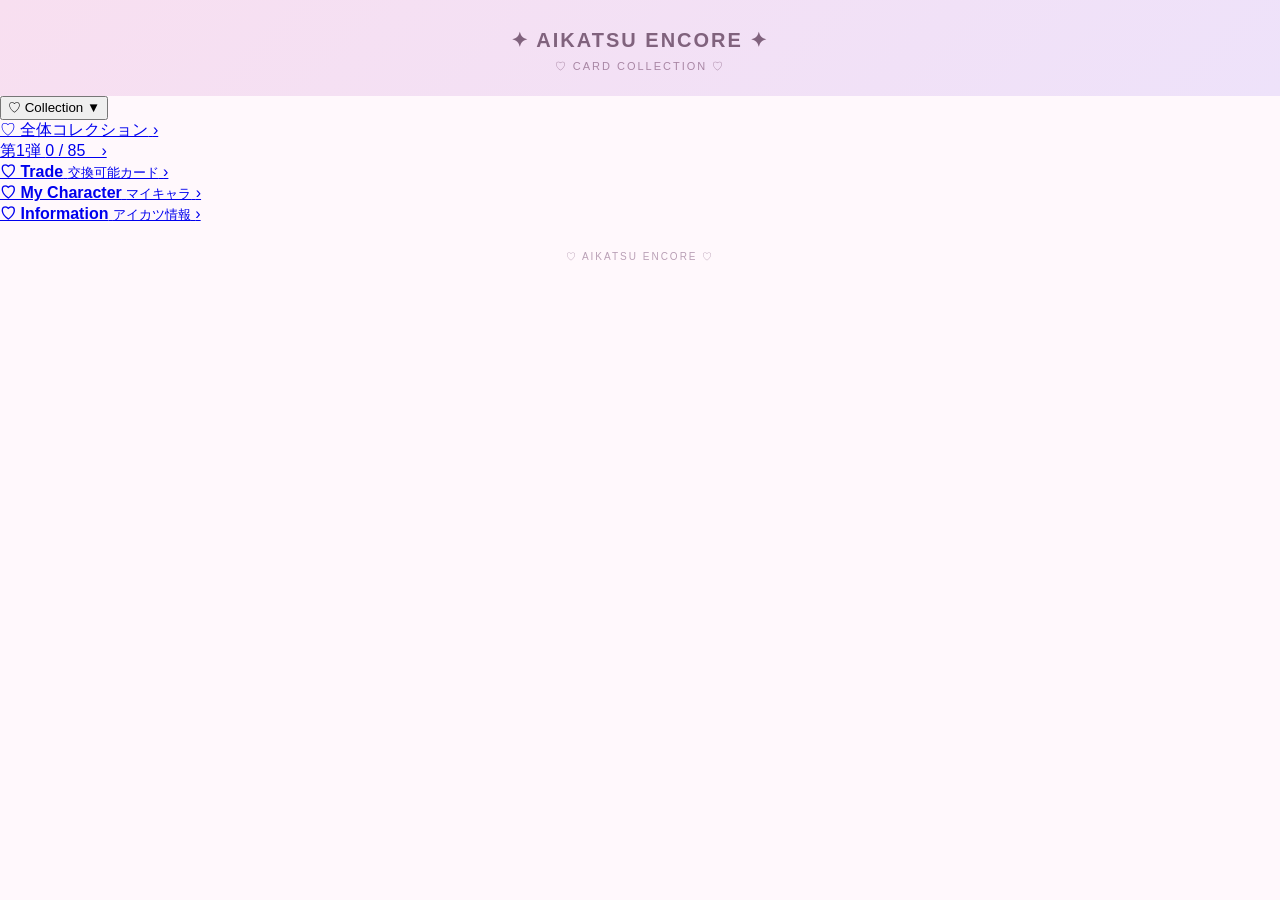
==== index.html @ 3549be82 "Update index.html" ====
<!DOCTYPE html>
<html lang="ja">
<head>
  <meta charset="UTF-8">
  <meta name="viewport" content="width=device-width, initial-scale=1.0">
  <title>アイカツアンコール ♡ カードコレクション</title>
  <link rel="stylesheet" href="style.css">
</head>

<body>

  <header class="header">
    <h1>✦ AIKATSU ENCORE ✦</h1>
    <p>♡ CARD COLLECTION ♡</p>
  </header>


  <main class="home">

    <!-- Collection -->

    <section class="menu-section">

      <button
        class="section-title"
        id="collectionToggle"
      >
        ♡ Collection
        <span id="collectionArrow">▼</span>
      </button>


      <div
        id="collectionList"
        class="collection-list"
      >

        <!-- 全体コレクション -->

        <a
          href="all-cards.html"
          class="season-link"
        >
          <span>♡ 全体コレクション</span>
          <span>›</span>
        </a>


        <!-- 各弾 -->

        <div id="seasonLinks"></div>

      </div>

    </section>


    <!-- Trade -->

    <section class="menu-section">

      <a
        href="trade.html"
        class="menu-link"
      >

        <span>
          <strong>♡ Trade</strong>
          <small>交換可能カード</small>
        </span>

        <span>›</span>

      </a>

    </section>


    <!-- My Character -->

    <section class="menu-section">

      <a
        href="character.html"
        class="menu-link"
      >

        <span>
          <strong>♡ My Character</strong>
          <small>マイキャラ</small>
        </span>

        <span>›</span>

      </a>

    </section>


    <!-- Information -->

    <section class="menu-section">

      <a
        href="information.html"
        class="menu-link"
      >

        <span>
          <strong>♡ Information</strong>
          <small>アイカツ情報</small>
        </span>

        <span>›</span>

      </a>

    </section>

  </main>


  <footer>
    <p>♡ AIKATSU ENCORE ♡</p>
  </footer>


  <script>

    const collectionToggle =
      document.getElementById(
        "collectionToggle"
      );

    const collectionList =
      document.getElementById(
        "collectionList"
      );

    const collectionArrow =
      document.getElementById(
        "collectionArrow"
      );

    const seasonLinks =
      document.getElementById(
        "seasonLinks"
      );


    /* =========================
       Collection 開閉
    ========================= */

    collectionToggle.addEventListener(
      "click",
      () => {

        const isOpen =
          collectionList.style.display !== "none";


        if (isOpen) {

          collectionList.style.display =
            "none";

          collectionArrow.textContent =
            "▶";

        } else {

          collectionList.style.display =
            "block";

          collectionArrow.textContent =
            "▼";

        }

      }
    );


    /* =========================
       カード情報を読み込む
    ========================= */

    fetch("cards.json")
      .then(response => {

        if (!response.ok) {
          throw new Error(
            "cards.jsonを読み込めませんでした"
          );
        }

        return response.json();

      })
      .then(data => {

        const cards =
          Array.isArray(data)
            ? data
            : data.cards || [];


        createSeasonLinks(cards);

      })
      .catch(error => {

        console.error(error);

        seasonLinks.innerHTML = `
          <p>
            カード情報を読み込めませんでした。
          </p>
        `;

      });


    /* =========================
       弾ごとのリンクを作る
    ========================= */

    function createSeasonLinks(cards) {

      const seasons = [
        ...new Set(
          cards.map(card =>
            String(card.season || "1")
          )
        )
      ]
      .sort(
        (a, b) =>
          Number(a) - Number(b)
      );


      seasonLinks.innerHTML = "";


      seasons.forEach(season => {

        const seasonCards =
          cards.filter(card =>
            String(
              card.season || "1"
            ) === season
          );


        const ownership =
          JSON.parse(
            localStorage.getItem(
              `aikatsu-encore-season-${season}`
            ) || "{}"
          );


        const owned =
          seasonCards.filter(card =>
            Number(
              ownership[card.id] || 0
            ) >= 1
          ).length;


        const link =
          document.createElement("a");


        link.href =
          `cards.html?season=${season}`;

        link.className =
          "season-link";


        link.innerHTML = `

          <span>
            第${season}弾
          </span>

          <span>
            ${owned} / ${seasonCards.length}　›
          </span>

        `;


        seasonLinks.appendChild(link);

      });

    }

  </script>

</body>
</html>
---- style.css ----
/* =========================
   全体
========================= */

* {
  box-sizing: border-box;
}

body {
  margin: 0;
  background: #fff8fc;
  color: #5f5360;
  font-family:
    -apple-system,
    BlinkMacSystemFont,
    "Helvetica Neue",
    sans-serif;
}


/* =========================
   ヘッダー
========================= */

.header {
  padding: 28px 20px 22px;
  text-align: center;
  background: linear-gradient(
    135deg,
    #f8dff0,
    #eee2fa
  );
}

.header h1 {
  margin: 0;
  color: #80627d;
  font-size: 20px;
  letter-spacing: 2px;
}

.header p {
  margin: 7px 0 0;
  color: #a886a4;
  font-size: 11px;
  letter-spacing: 2px;
}


/* =========================
   ページ
========================= */

.cards-page {
  width: min(100% - 28px, 900px);
  margin: 0 auto;
  padding: 18px 0 40px;
}


/* =========================
   戻る
========================= */

.back-link {
  display: inline-block;
  margin-bottom: 12px;
  color: #9b7798;
  text-decoration: none;
  font-size: 14px;
}


/* =========================
   シーズン
========================= */

.season-header {
  display: flex;
  align-items: center;
  justify-content: space-between;
  margin-bottom: 14px;
}

.season-header h2 {
  margin: 0;
  color: #72596f;
  font-size: 22px;
}

.season-header p {
  margin: 0;
  color: #a486a1;
  font-size: 14px;
}


/* =========================
   検索
========================= */

.search-box {
  margin-bottom: 12px;
}

.search-box input {
  width: 100%;
  padding: 12px 14px;
  border: 1px solid #ead7e6;
  border-radius: 12px;
  background: #fff;
  color: #5f5360;
  font-size: 14px;
  outline: none;
}

.search-box input:focus {
  border-color: #cfa9c8;
}


/* =========================
   所持状態
========================= */

.status-filters {
  display: grid;
  grid-template-columns: repeat(4, 1fr);
  gap: 6px;
  margin-bottom: 12px;
}

.status-button {
  padding: 9px 4px;
  border: 1px solid #ead7e6;
  border-radius: 10px;
  background: #fff;
  color: #8c7188;
  font-size: 12px;
}

.status-button.active {
  background: #ead8e8;
  border-color: #d6b7d1;
  color: #70566d;
  font-weight: bold;
}


/* =========================
   フィルター
========================= */

.filters {
  display: grid;
  grid-template-columns: repeat(2, 1fr);
  gap: 8px;
  margin-bottom: 18px;
}

.filter-group label {
  display: block;
  margin-bottom: 4px;
  color: #8f778b;
  font-size: 11px;
}

.filter-group select {
  width: 100%;
  padding: 9px 8px;
  border: 1px solid #ead7e6;
  border-radius: 10px;
  background: #fff;
  color: #665966;
  font-size: 12px;
}


/* =========================
   カード一覧
========================= */

.card-grid {
  display: grid;
  grid-template-columns: repeat(2, minmax(0, 1fr));
  gap: 12px;
}


/* =========================
   カード
========================= */

.card {
  min-width: 0;
  padding: 8px;
  border: 1px solid #eadde8;
  border-radius: 14px;
  background: #fff;
  box-shadow:
    0 3px 10px rgba(130, 100, 130, 0.07);

  cursor: pointer;
}


/* =========================
   カード画像
========================= */

.card-image {
  width: 100%;
  aspect-ratio: 5 / 7;
  overflow: hidden;
  border-radius: 9px;
  background: #f7f2f7;

  display: flex;
  align-items: center;
  justify-content: center;
}

.card-image img {
  width: 100%;
  height: 100%;
  display: block;

  object-fit: contain;
}


/*
  アクセサリーも通常カードと同じ。
  特別な回転・横長化はしない。
*/


/* =========================
   カード情報
========================= */

.card-info {
  padding: 7px 3px 3px;
}

.card-id {
  color: #a18b9e;
  font-size: 10px;
}

.card-name {
  margin-top: 2px;
  min-height: 17px;
  color: #655864;
  font-size: 12px;
  font-weight: bold;
  line-height: 1.4;
}

.card-meta {
  margin-top: 2px;
  color: #a18b9e;
  font-size: 10px;
}


/* =========================
   所持数
========================= */

.count-control {
  display: flex;
  align-items: center;
  justify-content: center;
  gap: 12px;
  margin-top: 7px;
}

.count-button {
  width: 27px;
  height: 27px;
  padding: 0;

  border: 1px solid #ead7e6;
  border-radius: 50%;

  background: #fff8fc;
  color: #896e84;

  font-size: 16px;
  line-height: 1;
}

.count {
  min-width: 18px;
  text-align: center;
  color: #6d5a69;
  font-size: 13px;
  font-weight: bold;
}


/* =========================
   読み込み・該当なし
========================= */

.loading,
.no-results {
  padding: 40px 10px;
  text-align: center;
  color: #a58d9f;
  font-size: 13px;
}


/* =========================
   モーダル
========================= */

.card-modal {
  position: fixed;
  inset: 0;
  z-index: 1000;

  display: flex;
  align-items: center;
  justify-content: center;

  padding: 20px;

  background: rgba(60, 45, 60, 0.55);
}

.card-modal-content {
  position: relative;

  width: min(92vw, 600px);
  max-height: 90vh;

  padding: 18px;

  overflow-y: auto;

  border-radius: 18px;
  background: #fff9fd;
}

.card-modal-close {
  position: absolute;
  top: 8px;
  right: 10px;

  z-index: 2;

  width: 34px;
  height: 34px;

  border: 0;
  border-radius: 50%;

  background: rgba(255,255,255,0.9);
  color: #80677b;

  font-size: 24px;
  line-height: 1;
}

.modal-images {
  display: flex;
  flex-direction: column;
  align-items: center;
  gap: 14px;
  padding-top: 10px;
}

.modal-images img {
  display: block;

  width: 100%;
  max-width: 500px;
  height: auto;

  border-radius: 10px;
  object-fit: contain;
}


/* =========================
   フッター
========================= */

footer {
  padding: 25px 10px 35px;
  text-align: center;
}

footer p {
  margin: 0;
  color: #b99fb5;
  font-size: 10px;
  letter-spacing: 2px;
}


/* =========================
   スマホ
========================= */

@media (max-width: 480px) {

  .cards-page {
    width: min(100% - 20px, 900px);
  }

  .card-grid {
    gap: 9px;
  }

  .card {
    padding: 6px;
    border-radius: 12px;
  }

  .card-image {
    border-radius: 8px;
  }

  .count-control {
    gap: 9px;
  }

  .count-button {
    width: 25px;
    height: 25px;
  }

  .card-modal {
    padding: 10px;
  }

  .card-modal-content {
    width: 96vw;
    padding: 12px;
  }

}
/* =========================
   カード詳細モーダル
========================= */

.card-modal {
  position: fixed;
  inset: 0;
  z-index: 9999;

  display: flex;
  align-items: center;
  justify-content: center;

  padding: 16px;

  background: rgba(60, 40, 70, 0.72);

  backdrop-filter: blur(6px);
  -webkit-backdrop-filter: blur(6px);
}


/* =========================
   モーダル本体
========================= */

.card-modal-content {
  position: relative;

  width: min(88vw, 360px);
  max-height: 88vh;

  padding: 18px 12px 20px;

  background: #fffaff;

  border: 2px solid #f0d8ed;
  border-radius: 24px;

  box-shadow:
    0 10px 35px rgba(80, 50, 80, 0.25);

  overflow: hidden;

  text-align: center;
}


/* =========================
   閉じるボタン
========================= */

.card-modal-close {
  position: absolute;

  top: 8px;
  right: 8px;

  width: 42px;
  height: 42px;

  border: none;
  border-radius: 50%;

  background: rgba(255, 255, 255, 0.95);

  color: #8d6688;

  font-size: 30px;
  line-height: 1;

  cursor: pointer;

  z-index: 10;
}

.card-modal-close:active {
  transform: scale(0.92);
}


/* =========================
   カード表示エリア
========================= */

.modal-card-area {
  position: relative;

  display: flex;

  align-items: center;
  justify-content: center;

  width: 100%;

  margin-top: 8px;

  touch-action: pan-y;
}


/* カード本体 */

.modal-card-image {
  display: block;

  width: min(62vw, 280px);

  max-width: 100%;
  max-height: 58vh;

  object-fit: contain;

  border-radius: 6px;

  box-shadow:
    0 5px 18px rgba(80, 50, 80, 0.18);

  user-select: none;
  -webkit-user-drag: none;
}


/* =========================
   左右の矢印
========================= */

.card-side-arrow {
  position: absolute;

  top: 50%;

  transform: translateY(-50%);

  width: 46px;
  height: 46px;

  display: flex;

  align-items: center;
  justify-content: center;

  border: none;
  border-radius: 50%;

  background: rgba(255, 255, 255, 0.92);

  color: #8d6688;

  font-size: 34px;
  font-weight: normal;

  line-height: 1;

  box-shadow:
    0 3px 10px rgba(80, 50, 80, 0.18);

  cursor: pointer;

  z-index: 5;
}

.card-side-arrow.left {
  left: 4px;
}

.card-side-arrow.right {
  right: 4px;
}

.card-side-arrow:active {
  transform:
    translateY(-50%)
    scale(0.9);
}


/* =========================
   表・裏ボタン
========================= */

.card-side-buttons {
  display: flex;

  justify-content: center;

  gap: 12px;

  margin-top: 16px;
}


.card-side-button {
  min-width: 100px;

  padding: 11px 22px;

  border: 1px solid #e8cce4;
  border-radius: 999px;

  background: #fff;

  color: #8d6688;

  font-size: 15px;
  font-weight: bold;

  cursor: pointer;

  transition:
    background 0.2s ease,
    color 0.2s ease,
    transform 0.15s ease;
}


.card-side-button.active {
  background: #e8c9e4;

  color: #fff;

  border-color: #e8c9e4;
}


.card-side-button:active {
  transform: scale(0.95);
}


/* =========================
   スマホ用
========================= */

@media (max-width: 480px) {

  .card-modal {
    padding: 10px;
  }


  .card-modal-content {
    width: 90vw;

    padding:
      16px 8px 18px;

    border-radius: 22px;
  }


  .modal-card-image {
    width: 62vw;

    max-height: 57vh;
  }


  .card-side-arrow {
    width: 44px;
    height: 44px;

    font-size: 32px;
  }


  .card-side-arrow.left {
    left: 2px;
  }


  .card-side-arrow.right {
    right: 2px;
  }


  .card-side-button {
    min-width: 95px;

    padding: 10px 20px;

    font-size: 15px;
  }

}
/* =========================
   全体コレクション
========================= */

.overall-summary {
  display: grid;
  grid-template-columns: repeat(3, 1fr);
  gap: 8px;
  margin: 18px 0 28px;
}

.summary-card {
  padding: 14px 6px;
  background: #fff;
  border: 1px solid #efd9ec;
  border-radius: 16px;
  text-align: center;
  box-shadow: 0 3px 10px rgba(100, 70, 100, 0.08);
}

.summary-card span {
  display: block;
  margin-bottom: 5px;
  color: #9b7897;
  font-size: 12px;
}

.summary-card strong {
  display: block;
  color: #8d6688;
  font-size: 22px;
}


/* 弾ごとのコレクション */

.season-summary {
  margin-top: 10px;
}

.season-summary h3 {
  margin: 0 0 12px;
  color: #8d6688;
  font-size: 17px;
}


/* 弾カード */

.season-summary-card {
  position: relative;

  display: block;

  margin-bottom: 10px;
  padding: 15px 42px 14px 16px;

  background: #fff;

  border: 1px solid #efd9ec;
  border-radius: 18px;

  color: #7f627c;
  text-decoration: none;

  box-shadow:
    0 3px 10px rgba(100, 70, 100, 0.08);
}

.season-summary-card:active {
  transform: scale(0.98);
}


/* 弾名＋進捗 */

.season-summary-main {
  display: flex;

  align-items: center;
  justify-content: space-between;

  gap: 10px;
}

.season-summary-main strong {
  color: #8d6688;
  font-size: 16px;
}

.season-summary-main span {
  color: #a985a4;
  font-size: 14px;
  font-weight: bold;
}


/* 所持・未所持・交換 */

.season-summary-detail {
  display: flex;

  flex-wrap: wrap;

  gap: 8px;

  margin-top: 8px;
}

.season-summary-detail span {
  padding: 4px 8px;

  background: #fff7fd;

  border-radius: 999px;

  color: #9b7897;

  font-size: 11px;
}


/* 矢印 */

.season-summary-arrow {
  position: absolute;

  top: 50%;
  right: 15px;

  transform: translateY(-50%);

  color: #c69bc1;

  font-size: 25px;
}


/* スマホ */

@media (max-width: 480px) {

  .overall-summary {
    gap: 6px;
  }

  .summary-card {
    padding: 13px 4px;
  }

  .summary-card span {
    font-size: 11px;
  }

  .summary-card strong {
    font-size: 20px;
  }

}
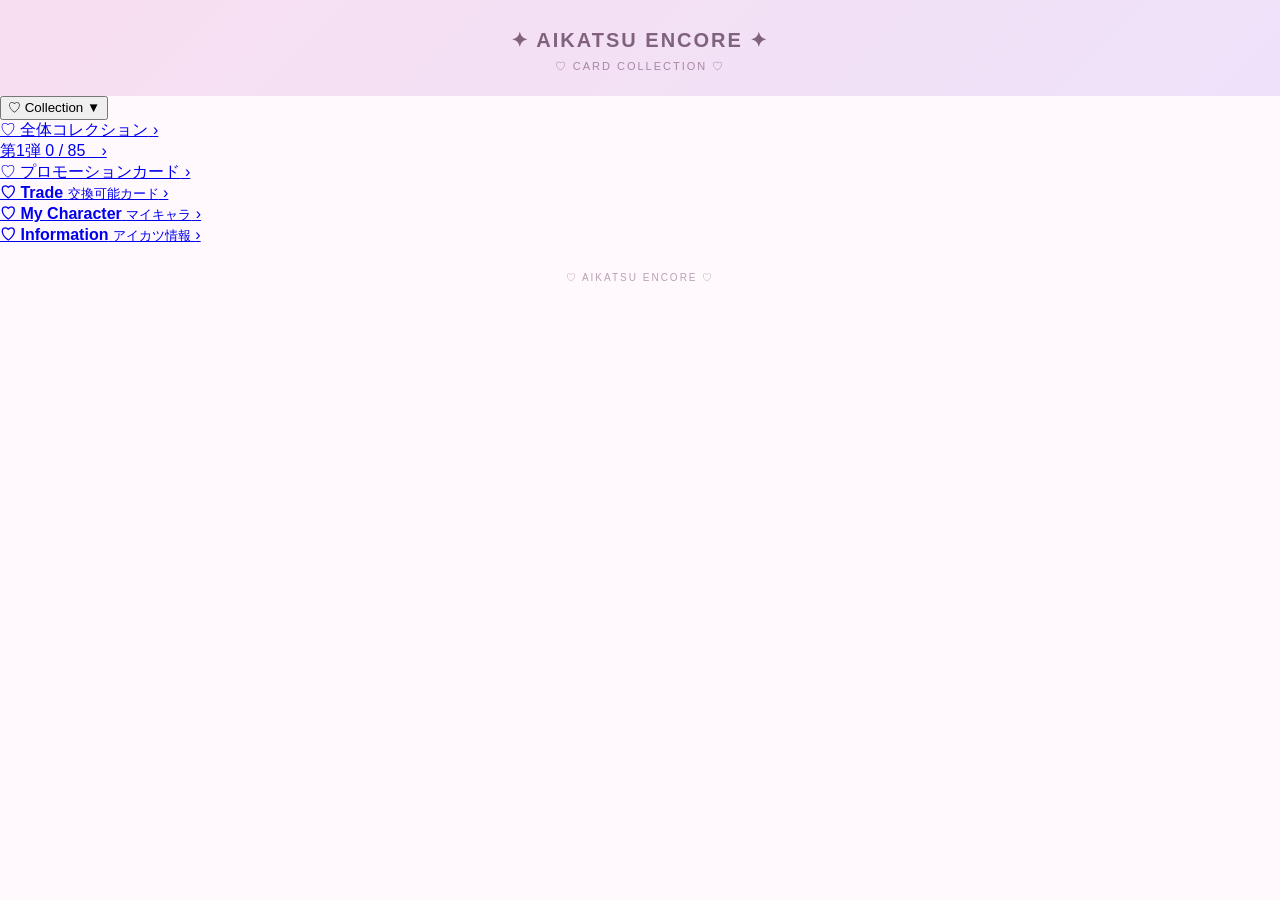
==== commit bc46e0bf: "Update index.html" ====
--- a/index.html
+++ b/index.html
@@ -1,4 +1,4 @@
- <!DOCTYPE html>
+<!DOCTYPE html>
 <html lang="ja">
 <head>
   <meta charset="UTF-8">
@@ -50,6 +50,18 @@
 
         <div id="seasonLinks"></div>
 
+
+        <!-- プロモーション -->
+
+        <a
+          href="promotion.html"
+          class="season-link promotion-link"
+          id="promotionLink"
+        >
+          <span>♡ プロモーションカード</span>
+          <span id="promotionCount">›</span>
+        </a>
+
       </div>
 
     </section>
@@ -147,6 +159,11 @@
         "seasonLinks"
       );
 
+    const promotionCount =
+      document.getElementById(
+        "promotionCount"
+      );
+
 
     /* =========================
        Collection 開閉
@@ -183,55 +200,91 @@
 
 
     /* =========================
+       プロモーションかどうか
+    ========================= */
+
+    function isPromotion(card) {
+
+      return (
+        String(
+          card.collection || ""
+        ).toLowerCase() === "promotion"
+      );
+
+    }
+
+
+    /* =========================
        カード情報を読み込む
     ========================= */
 
-    fetch("cards.json")
-      .then(response => {
-
-        if (!response.ok) {
-          throw new Error(
-            "cards.jsonを読み込めませんでした"
-          );
-        }
-
-        return response.json();
-
-      })
-      .then(data => {
-
-        const cards =
-          Array.isArray(data)
-            ? data
-            : data.cards || [];
-
-
-        createSeasonLinks(cards);
-
-      })
-      .catch(error => {
-
-        console.error(error);
-
-        seasonLinks.innerHTML = `
-          <p>
-            カード情報を読み込めませんでした。
-          </p>
-        `;
-
-      });
-
-
-    /* =========================
-       弾ごとのリンクを作る
+    function loadSeasonLinks() {
+
+      fetch("cards.json")
+        .then(response => {
+
+          if (!response.ok) {
+
+            throw new Error(
+              "cards.jsonを読み込めませんでした"
+            );
+
+          }
+
+          return response.json();
+
+        })
+        .then(data => {
+
+          const cards =
+            Array.isArray(data)
+              ? data
+              : data.cards || [];
+
+
+          createSeasonLinks(cards);
+
+          updatePromotionLink(cards);
+
+        })
+        .catch(error => {
+
+          console.error(error);
+
+          seasonLinks.innerHTML = `
+            <p>
+              カード情報を読み込めませんでした。
+            </p>
+          `;
+
+        });
+
+    }
+
+
+    /* =========================
+       通常弾だけを弾ごとに表示
     ========================= */
 
     function createSeasonLinks(cards) {
+
+      /*
+        プロモーションカードを除外
+        通常弾だけをここで扱う
+      */
+
+      const normalCards =
+        cards.filter(
+          card => !isPromotion(card)
+        );
+
 
       const seasons = [
         ...new Set(
-          cards.map(card =>
-            String(card.season || "1")
+          normalCards.map(card =>
+            String(
+              card.season || "1"
+            )
           )
         )
       ]
@@ -247,7 +300,7 @@
       seasons.forEach(season => {
 
         const seasonCards =
-          cards.filter(card =>
+          normalCards.filter(card =>
             String(
               card.season || "1"
             ) === season
@@ -277,6 +330,7 @@
         link.href =
           `cards.html?season=${season}`;
 
+
         link.className =
           "season-link";
 
@@ -294,11 +348,64 @@
         `;
 
 
-        seasonLinks.appendChild(link);
+        seasonLinks.appendChild(
+          link
+        );
 
       });
 
     }
+
+
+    /* =========================
+       プロモーションカードの所持数
+    ========================= */
+
+    function updatePromotionLink(cards) {
+
+      const promotionCards =
+        cards.filter(
+          card => isPromotion(card)
+        );
+
+
+      const ownership =
+        JSON.parse(
+          localStorage.getItem(
+            "aikatsu-encore-promotion"
+          ) || "{}"
+        );
+
+
+      const owned =
+        promotionCards.filter(card =>
+          Number(
+            ownership[card.id] || 0
+          ) >= 1
+        ).length;
+
+
+      promotionCount.textContent =
+        promotionCards.length > 0
+          ? `${owned} / ${promotionCards.length}　›`
+          : "›";
+
+    }
+
+
+    /* =========================
+       ページを開いたとき・
+       Safariで戻ってきたときに更新
+    ========================= */
+
+    window.addEventListener(
+      "pageshow",
+      () => {
+
+        loadSeasonLinks();
+
+      }
+    );
 
   </script>
 
--- a/style.css
+++ b/style.css
@@ -888,3 +888,182 @@
   }
 
 }
+/* =========================
+   交換可能表示
+========================= */
+
+.trade-label {
+  margin-top: 4px;
+  color: #b47eaa;
+  font-size: 10px;
+  font-weight: bold;
+}
+/* =========================
+   全体コレクション
+   通常弾 / プロモ切り替え
+========================= */
+
+.collection-scope {
+  display: grid;
+  grid-template-columns: repeat(2, 1fr);
+  gap: 7px;
+  margin-bottom: 12px;
+}
+
+.scope-button {
+  padding: 10px 6px;
+  border: 1px solid #ead7e6;
+  border-radius: 10px;
+  background: #fff;
+  color: #8c7188;
+  font-size: 12px;
+  font-weight: normal;
+}
+
+.scope-button.active {
+  background: #ead8e8;
+  border-color: #d6b7d1;
+  color: #70566d;
+  font-weight: bold;
+}
+
+
+/* =========================
+   全体コレクションの区切り
+========================= */
+
+.collection-section-title {
+  display: flex;
+  align-items: center;
+  gap: 10px;
+
+  margin: 24px 0 12px;
+
+  color: #8d6688;
+  font-size: 16px;
+  font-weight: bold;
+}
+
+.collection-section-title::before,
+.collection-section-title::after {
+  content: "";
+  flex: 1;
+  height: 1px;
+  background: #ead7e6;
+}
+
+.collection-section-title:first-child {
+  margin-top: 4px;
+}
+
+
+/* =========================
+   全体コレクションの所持数
+========================= */
+
+.card .count-control .count {
+  color: #8d7188;
+  font-size: 11px;
+}
+
+
+/* =========================
+   スマホ
+========================= */
+
+@media (max-width: 480px) {
+
+  .collection-scope {
+    gap: 6px;
+  }
+
+  .scope-button {
+    padding: 9px 4px;
+    font-size: 12px;
+  }
+
+  .collection-section-title {
+    margin-top: 22px;
+    font-size: 15px;
+  }
+
+}
+/* =========================
+   通常弾 / プロモ切り替え
+========================= */
+
+.collection-scope {
+  display: grid;
+  grid-template-columns: repeat(2, 1fr);
+  gap: 7px;
+  margin-bottom: 12px;
+}
+
+.scope-button {
+  width: 100%;
+  padding: 10px 6px;
+  border: 1px solid #ead7e6;
+  border-radius: 10px;
+  background: #ffffff;
+  color: #8c7188;
+  font-size: 12px;
+  font-weight: normal;
+  cursor: pointer;
+  -webkit-appearance: none;
+  appearance: none;
+}
+
+.scope-button.active {
+  background: #ead8e8;
+  border-color: #d6b7d1;
+  color: #70566d;
+  font-weight: bold;
+}
+
+
+/* =========================
+   全体コレクションの弾区切り
+========================= */
+
+.collection-section-title {
+  display: flex;
+  align-items: center;
+  gap: 10px;
+  margin: 24px 0 12px;
+  color: #8d6688;
+  font-size: 16px;
+  font-weight: bold;
+}
+
+.collection-section-title::before,
+.collection-section-title::after {
+  content: "";
+  flex: 1;
+  height: 1px;
+  background: #ead7e6;
+}
+
+.collection-section-title:first-child {
+  margin-top: 4px;
+}
+
+
+/* スマホ */
+
+@media (max-width: 480px) {
+
+  .collection-scope {
+    gap: 6px;
+  }
+
+  .scope-button {
+    padding: 9px 4px;
+    font-size: 12px;
+  }
+
+  .collection-section-title {
+    margin-top: 22px;
+    font-size: 15px;
+  }
+
+}
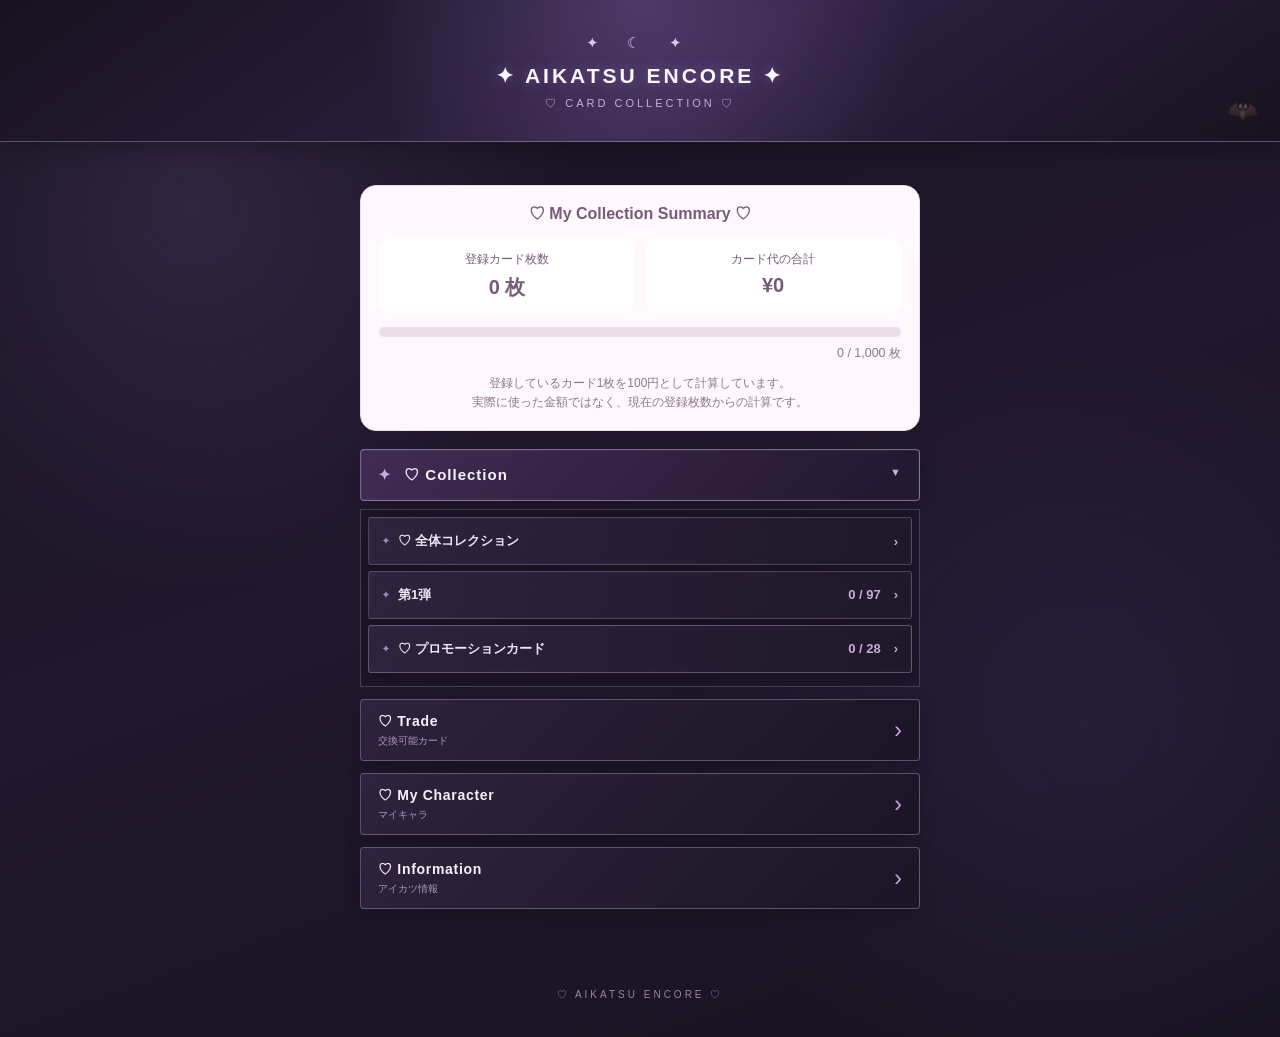
==== commit 7c97f7d5: "Update index.html" ====
--- a/index.html
+++ b/index.html
@@ -5,22 +5,138 @@
   <meta name="viewport" content="width=device-width, initial-scale=1.0">
   <title>アイカツアンコール ♡ カードコレクション</title>
   <link rel="stylesheet" href="style.css">
+  <style>
+    /* 登録カード・カード代バー */
+    .collection-summary {
+      margin: 18px 0;
+      padding: 18px;
+      border: 1px solid #eaddea;
+      border-radius: 16px;
+      background: #fff8fc;
+      color: #765b79;
+    }
+    .collection-summary-title {
+      margin: 0 0 14px;
+      font-size: 1rem;
+      font-weight: bold;
+      text-align: center;
+    }
+    .collection-summary-stats {
+      display: grid;
+      grid-template-columns: 1fr 1fr;
+      gap: 10px;
+    }
+    .collection-summary-item {
+      min-width: 0;
+      padding: 12px 8px;
+      border-radius: 12px;
+      background: #ffffff;
+      text-align: center;
+    }
+    .collection-summary-label {
+      display: block;
+      margin-bottom: 6px;
+      font-size: 0.78rem;
+    }
+    .collection-summary-value {
+      display: block;
+      overflow-wrap: anywhere;
+      font-size: 1.25rem;
+      font-weight: bold;
+    }
+    .collection-summary-note {
+      margin: 12px 0 0;
+      font-size: 0.75rem;
+      line-height: 1.6;
+      text-align: center;
+      color: #8d778f;
+    }
+    .collection-summary-bar {
+      height: 10px;
+      margin-top: 14px;
+      overflow: hidden;
+      border-radius: 999px;
+      background: #eadfea;
+    }
+    .collection-summary-bar-fill {
+      width: 0%;
+      height: 100%;
+      border-radius: inherit;
+      background: #b79db9;
+      transition: width 0.25s ease;
+    }
+    .collection-summary-status {
+      margin: 8px 0 0;
+      font-size: 0.78rem;
+      text-align: right;
+      color: #8d778f;
+    }
+    @media (max-width: 360px) {
+      .collection-summary {
+        padding: 14px;
+      }
+      .collection-summary-value {
+        font-size: 1.1rem;
+      }
+    }
+  </style>
 </head>
-
 <body>
-
   <header class="header">
     <h1>✦ AIKATSU ENCORE ✦</h1>
     <p>♡ CARD COLLECTION ♡</p>
   </header>
-
-
   <main class="home">
-
+    <!-- 登録カード・カード代の合計 -->
+    <section class="collection-summary" aria-label="登録カードの集計">
+      <h2 class="collection-summary-title">
+        ♡ My Collection Summary ♡
+      </h2>
+      <div class="collection-summary-stats">
+        <div class="collection-summary-item">
+          <span class="collection-summary-label">
+            登録カード枚数
+          </span>
+          <strong
+            class="collection-summary-value"
+            id="registeredCardCount"
+          >0 枚</strong>
+        </div>
+        <div class="collection-summary-item">
+          <span class="collection-summary-label">
+            カード代の合計
+          </span>
+          <strong
+            class="collection-summary-value"
+            id="registeredCardCost"
+          >¥0</strong>
+        </div>
+      </div>
+      <div
+        class="collection-summary-bar"
+        role="progressbar"
+        aria-label="1000枚までの登録枚数"
+        aria-valuemin="0"
+        aria-valuemax="1000"
+        aria-valuenow="0"
+        id="registeredCardProgress"
+      >
+        <div
+          class="collection-summary-bar-fill"
+          id="registeredCardProgressFill"
+        ></div>
+      </div>
+      <p
+        class="collection-summary-status"
+        id="registeredCardProgressText"
+      >0 / 1,000 枚</p>
+      <p class="collection-summary-note">
+        登録しているカード1枚を100円として計算しています。<br>
+        実際に使った金額ではなく、現在の登録枚数からの計算です。
+      </p>
+    </section>
     <!-- Collection -->
-
     <section class="menu-section">
-
       <button
         class="section-title"
         id="collectionToggle"
@@ -28,15 +144,11 @@
         ♡ Collection
         <span id="collectionArrow">▼</span>
       </button>
-
-
       <div
         id="collectionList"
         class="collection-list"
       >
-
         <!-- 全体コレクション -->
-
         <a
           href="all-cards.html"
           class="season-link"
@@ -44,15 +156,9 @@
           <span>♡ 全体コレクション</span>
           <span>›</span>
         </a>
-
-
         <!-- 各弾 -->
-
         <div id="seasonLinks"></div>
-
-
         <!-- プロモーション -->
-
         <a
           href="promotion.html"
           class="season-link promotion-link"
@@ -61,353 +167,270 @@
           <span>♡ プロモーションカード</span>
           <span id="promotionCount">›</span>
         </a>
-
       </div>
-
     </section>
-
-
     <!-- Trade -->
-
     <section class="menu-section">
-
       <a
         href="trade.html"
         class="menu-link"
       >
-
         <span>
           <strong>♡ Trade</strong>
           <small>交換可能カード</small>
         </span>
-
         <span>›</span>
-
       </a>
-
     </section>
-
-
     <!-- My Character -->
-
     <section class="menu-section">
-
       <a
         href="character.html"
         class="menu-link"
       >
-
         <span>
           <strong>♡ My Character</strong>
           <small>マイキャラ</small>
         </span>
-
         <span>›</span>
-
       </a>
-
     </section>
-
-
     <!-- Information -->
-
     <section class="menu-section">
-
       <a
         href="information.html"
         class="menu-link"
       >
-
         <span>
           <strong>♡ Information</strong>
           <small>アイカツ情報</small>
         </span>
-
         <span>›</span>
-
       </a>
-
     </section>
-
   </main>
-
-
   <footer>
     <p>♡ AIKATSU ENCORE ♡</p>
   </footer>
-
-
   <script>
-
     const collectionToggle =
+      document.getElementById("collectionToggle");
+    const collectionList =
+      document.getElementById("collectionList");
+    const collectionArrow =
+      document.getElementById("collectionArrow");
+    const seasonLinks =
+      document.getElementById("seasonLinks");
+    const promotionCount =
+      document.getElementById("promotionCount");
+    /* =========================
+       Collection 開閉
+    ========================= */
+    collectionToggle.addEventListener("click", () => {
+      const isOpen =
+        collectionList.style.display !== "none";
+      if (isOpen) {
+        collectionList.style.display = "none";
+        collectionArrow.textContent = "▶";
+      } else {
+        collectionList.style.display = "block";
+        collectionArrow.textContent = "▼";
+      }
+    });
+    /* =========================
+       安全に保存データを読み込む
+    ========================= */
+    function readOwnership(storageKey) {
+      try {
+        const saved = localStorage.getItem(storageKey);
+        if (!saved) return {};
+        const parsed = JSON.parse(saved);
+        return (
+          parsed &&
+          typeof parsed === "object" &&
+          !Array.isArray(parsed)
+        ) ? parsed : {};
+      } catch (error) {
+        console.warn(
+          `${storageKey} のデータを読み込めませんでした`,
+          error
+        );
+        return {};
+      }
+    }
+    /* =========================
+       登録枚数・カード代を集計
+    ========================= */
+    function updateCollectionSummary() {
+      let totalCards = 0;
+      /*
+        通常弾の保存キー：
+        aikatsu-encore-season-1
+        aikatsu-encore-season-2 など
+        プロモーションの保存キー：
+        aikatsu-encore-promotion
+      */
+      for (let i = 0; i < localStorage.length; i++) {
+        const key = localStorage.key(i);
+        if (!key) continue;
+        const isSeasonKey =
+          /^aikatsu-encore-season-.+$/.test(key);
+        const isPromotionKey =
+          key === "aikatsu-encore-promotion";
+        if (!isSeasonKey && !isPromotionKey) continue;
+        const ownership = readOwnership(key);
+        Object.values(ownership).forEach(value => {
+          const count = Number(value);
+          if (Number.isFinite(count) && count > 0) {
+            totalCards += Math.floor(count);
+          }
+        });
+      }
+      const totalCost = totalCards * 100;
       document.getElementById(
-        "collectionToggle"
+        "registeredCardCount"
+      ).textContent =
+        `${totalCards.toLocaleString("ja-JP")} 枚`;
+      document.getElementById(
+        "registeredCardCost"
+      ).textContent =
+        `¥${totalCost.toLocaleString("ja-JP")}`;
+      /*
+        1000枚で100%になる。
+        1000枚を超えても枚数・金額は増え続け、
+        バーは満タンのまま。
+      */
+      const progress = Math.min(
+        totalCards / 1000 * 100,
+        100
       );
-
-    const collectionList =
       document.getElementById(
-        "collectionList"
+        "registeredCardProgressFill"
+      ).style.width = `${progress}%`;
+      const progressBar = document.getElementById(
+        "registeredCardProgress"
       );
-
-    const collectionArrow =
+      progressBar.setAttribute(
+        "aria-valuenow",
+        String(Math.min(totalCards, 1000))
+      );
       document.getElementById(
-        "collectionArrow"
+        "registeredCardProgressText"
+      ).textContent =
+        `${totalCards.toLocaleString("ja-JP")} / 1,000 枚`;
+    }
+    /* =========================
+       プロモーションかどうか
+    ========================= */
+    function isPromotion(card) {
+      return (
+        String(card.collection || "").toLowerCase()
+        === "promotion"
       );
-
-    const seasonLinks =
-      document.getElementById(
-        "seasonLinks"
-      );
-
-    const promotionCount =
-      document.getElementById(
-        "promotionCount"
-      );
-
-
-    /* =========================
-       Collection 開閉
-    ========================= */
-
-    collectionToggle.addEventListener(
-      "click",
-      () => {
-
-        const isOpen =
-          collectionList.style.display !== "none";
-
-
-        if (isOpen) {
-
-          collectionList.style.display =
-            "none";
-
-          collectionArrow.textContent =
-            "▶";
-
-        } else {
-
-          collectionList.style.display =
-            "block";
-
-          collectionArrow.textContent =
-            "▼";
-
-        }
-
-      }
-    );
-
-
-    /* =========================
-       プロモーションかどうか
-    ========================= */
-
-    function isPromotion(card) {
-
-      return (
-        String(
-          card.collection || ""
-        ).toLowerCase() === "promotion"
-      );
-
-    }
-
-
+    }
     /* =========================
        カード情報を読み込む
     ========================= */
-
     function loadSeasonLinks() {
-
       fetch("cards.json")
         .then(response => {
-
           if (!response.ok) {
-
             throw new Error(
               "cards.jsonを読み込めませんでした"
             );
-
           }
-
           return response.json();
-
         })
         .then(data => {
-
           const cards =
             Array.isArray(data)
               ? data
               : data.cards || [];
-
-
           createSeasonLinks(cards);
-
           updatePromotionLink(cards);
-
         })
         .catch(error => {
-
           console.error(error);
-
           seasonLinks.innerHTML = `
             <p>
               カード情報を読み込めませんでした。
             </p>
           `;
-
         });
-
-    }
-
-
+    }
     /* =========================
        通常弾だけを弾ごとに表示
     ========================= */
-
     function createSeasonLinks(cards) {
-
-      /*
-        プロモーションカードを除外
-        通常弾だけをここで扱う
-      */
-
       const normalCards =
-        cards.filter(
-          card => !isPromotion(card)
-        );
-
-
+        cards.filter(card => !isPromotion(card));
       const seasons = [
         ...new Set(
           normalCards.map(card =>
-            String(
-              card.season || "1"
-            )
+            String(card.season || "1")
           )
         )
-      ]
-      .sort(
-        (a, b) =>
-          Number(a) - Number(b)
+      ].sort(
+        (a, b) => Number(a) - Number(b)
       );
-
-
       seasonLinks.innerHTML = "";
-
-
       seasons.forEach(season => {
-
         const seasonCards =
           normalCards.filter(card =>
-            String(
-              card.season || "1"
-            ) === season
+            String(card.season || "1") === season
           );
-
-
-        const ownership =
-          JSON.parse(
-            localStorage.getItem(
-              `aikatsu-encore-season-${season}`
-            ) || "{}"
-          );
-
-
+        const ownership = readOwnership(
+          `aikatsu-encore-season-${season}`
+        );
         const owned =
           seasonCards.filter(card =>
-            Number(
-              ownership[card.id] || 0
-            ) >= 1
+            Number(ownership[card.id] || 0) >= 1
           ).length;
-
-
         const link =
           document.createElement("a");
-
-
-        link.href =
-          `cards.html?season=${season}`;
-
-
-        link.className =
-          "season-link";
-
-
+        link.href = `cards.html?season=${season}`;
+        link.className = "season-link";
         link.innerHTML = `
-
-          <span>
-            第${season}弾
-          </span>
-
-          <span>
-            ${owned} / ${seasonCards.length}　›
-          </span>
-
+          <span>第${season}弾</span>
+          <span>${owned} / ${seasonCards.length}　›</span>
         `;
-
-
-        seasonLinks.appendChild(
-          link
-        );
-
+        seasonLinks.appendChild(link);
       });
-
-    }
-
-
+    }
     /* =========================
        プロモーションカードの所持数
     ========================= */
-
     function updatePromotionLink(cards) {
-
       const promotionCards =
-        cards.filter(
-          card => isPromotion(card)
-        );
-
-
+        cards.filter(card => isPromotion(card));
       const ownership =
-        JSON.parse(
-          localStorage.getItem(
-            "aikatsu-encore-promotion"
-          ) || "{}"
-        );
-
-
+        readOwnership("aikatsu-encore-promotion");
       const owned =
         promotionCards.filter(card =>
-          Number(
-            ownership[card.id] || 0
-          ) >= 1
+          Number(ownership[card.id] || 0) >= 1
         ).length;
-
-
       promotionCount.textContent =
         promotionCards.length > 0
           ? `${owned} / ${promotionCards.length}　›`
           : "›";
-
-    }
-
-
-    /* =========================
-       ページを開いたとき・
-       Safariで戻ってきたときに更新
-    ========================= */
-
-    window.addEventListener(
-      "pageshow",
-      () => {
-
-        loadSeasonLinks();
-
-      }
-    );
-
+    }
+    /* =========================
+       ページ表示時に更新
+    ========================= */
+    function refreshHome() {
+      updateCollectionSummary();
+      loadSeasonLinks();
+    }
+    window.addEventListener("pageshow", refreshHome);
+    window.addEventListener("storage", event => {
+      if (
+        event.key === null ||
+        /^aikatsu-encore-season-.+$/.test(event.key) ||
+        event.key === "aikatsu-encore-promotion"
+      ) {
+        refreshHome();
+      }
+    });
   </script>
-
 </body>
 </html>
--- a/style.css
+++ b/style.css
@@ -1,103 +1,137 @@
-/* =========================
-   全体
-========================= */
+/* =========================================================
+   AIKATSU ENCORE
+   PAGE DESIGN SYSTEM
+   ========================================================= */
+
+/* =========================================================
+   0. 共通
+   ========================================================= */
 
 * {
   box-sizing: border-box;
 }
 
+html {
+  background: #fff8fc;
+}
+
 body {
   margin: 0;
-  background: #fff8fc;
   color: #5f5360;
+
   font-family:
     -apple-system,
     BlinkMacSystemFont,
     "Helvetica Neue",
+    "Hiragino Kaku Gothic ProN",
+    "Yu Gothic",
     sans-serif;
-}
-
-
-/* =========================
-   ヘッダー
-========================= */
+
+  -webkit-text-size-adjust: 100%;
+}
+
+button,
+input,
+select {
+  font-family: inherit;
+}
+
+button {
+  -webkit-tap-highlight-color: transparent;
+}
+
+a {
+  -webkit-tap-highlight-color: transparent;
+}
+
+/* =========================================================
+   1. 共通ヘッダー
+   ========================================================= */
 
 .header {
-  padding: 28px 20px 22px;
+  padding: 28px 20px 24px;
+
   text-align: center;
-  background: linear-gradient(
-    135deg,
-    #f8dff0,
-    #eee2fa
-  );
+
+  background:
+    linear-gradient(
+      135deg,
+      #f8dff0,
+      #eee2fa
+    );
 }
 
 .header h1 {
   margin: 0;
+
   color: #80627d;
+
   font-size: 20px;
+  font-weight: 700;
+
   letter-spacing: 2px;
 }
 
 .header p {
-  margin: 7px 0 0;
+  margin: 8px 0 0;
+
   color: #a886a4;
+
   font-size: 11px;
   letter-spacing: 2px;
 }
 
-
-/* =========================
-   ページ
-========================= */
+/* =========================================================
+   2. 共通フッター
+   ========================================================= */
+
+footer {
+  padding: 25px 10px 35px;
+
+  text-align: center;
+}
+
+footer p {
+  margin: 0;
+
+  color: #b99fb5;
+
+  font-size: 10px;
+  letter-spacing: 2px;
+}
+
+/* =========================================================
+   3. 共通カードページ
+   ========================================================= */
 
 .cards-page {
   width: min(100% - 28px, 900px);
+
   margin: 0 auto;
+
   padding: 18px 0 40px;
 }
 
-
-/* =========================
-   戻る
-========================= */
-
 .back-link {
-  display: inline-block;
-  margin-bottom: 12px;
+  display: inline-flex;
+  align-items: center;
+
+  margin-bottom: 14px;
+
   color: #9b7798;
+
+  font-size: 14px;
+
   text-decoration: none;
-  font-size: 14px;
-}
-
-
-/* =========================
-   シーズン
-========================= */
-
-.season-header {
-  display: flex;
-  align-items: center;
-  justify-content: space-between;
-  margin-bottom: 14px;
-}
-
-.season-header h2 {
-  margin: 0;
-  color: #72596f;
-  font-size: 22px;
-}
-
-.season-header p {
-  margin: 0;
-  color: #a486a1;
-  font-size: 14px;
-}
-
-
-/* =========================
-   検索
-========================= */
+}
+
+.back-link:active {
+  opacity: 0.7;
+}
+
+/* =========================================================
+   4. 共通検索
+   ========================================================= */
 
 .search-box {
   margin-bottom: 12px;
@@ -105,114 +139,178 @@
 
 .search-box input {
   width: 100%;
+
   padding: 12px 14px;
+
   border: 1px solid #ead7e6;
   border-radius: 12px;
+
   background: #fff;
+
   color: #5f5360;
+
   font-size: 14px;
+
   outline: none;
+
+  -webkit-appearance: none;
+  appearance: none;
+}
+
+.search-box input::placeholder {
+  color: #b9a8b5;
 }
 
 .search-box input:focus {
   border-color: #cfa9c8;
-}
-
-
-/* =========================
-   所持状態
-========================= */
+
+  box-shadow:
+    0 0 0 3px rgba(207, 169, 200, 0.12);
+}
+
+/* =========================================================
+   5. 共通 所持状態
+   ========================================================= */
 
 .status-filters {
   display: grid;
-  grid-template-columns: repeat(4, 1fr);
+
+  grid-template-columns:
+    repeat(4, minmax(0, 1fr));
+
   gap: 6px;
+
   margin-bottom: 12px;
 }
 
 .status-button {
-  padding: 9px 4px;
+  min-height: 38px;
+
+  padding: 8px 4px;
+
   border: 1px solid #ead7e6;
   border-radius: 10px;
+
   background: #fff;
+
   color: #8c7188;
+
   font-size: 12px;
+
+  cursor: pointer;
+
+  -webkit-appearance: none;
+  appearance: none;
+}
+
+.status-button:active {
+  transform: scale(0.97);
 }
 
 .status-button.active {
   background: #ead8e8;
+
   border-color: #d6b7d1;
+
   color: #70566d;
+
   font-weight: bold;
 }
 
-
-/* =========================
-   フィルター
-========================= */
+/* =========================================================
+   6. 共通フィルター
+   ========================================================= */
 
 .filters {
   display: grid;
-  grid-template-columns: repeat(2, 1fr);
+
+  grid-template-columns:
+    repeat(2, minmax(0, 1fr));
+
   gap: 8px;
+
   margin-bottom: 18px;
 }
 
 .filter-group label {
   display: block;
+
   margin-bottom: 4px;
+
   color: #8f778b;
+
   font-size: 11px;
 }
 
 .filter-group select {
   width: 100%;
-  padding: 9px 8px;
+
+  min-height: 38px;
+
+  padding: 8px;
+
   border: 1px solid #ead7e6;
   border-radius: 10px;
+
   background: #fff;
+
   color: #665966;
+
   font-size: 12px;
-}
-
-
-/* =========================
-   カード一覧
-========================= */
+
+  outline: none;
+}
+
+.filter-group select:focus {
+  border-color: #cfa9c8;
+}
+
+/* =========================================================
+   7. 共通カード一覧
+   ========================================================= */
 
 .card-grid {
   display: grid;
-  grid-template-columns: repeat(2, minmax(0, 1fr));
+
+  grid-template-columns:
+    repeat(2, minmax(0, 1fr));
+
   gap: 12px;
 }
-
-
-/* =========================
-   カード
-========================= */
 
 .card {
   min-width: 0;
+
   padding: 8px;
+
   border: 1px solid #eadde8;
   border-radius: 14px;
+
   background: #fff;
+
   box-shadow:
     0 3px 10px rgba(130, 100, 130, 0.07);
 
   cursor: pointer;
-}
-
-
-/* =========================
-   カード画像
-========================= */
+
+  transition:
+    transform 0.12s ease,
+    box-shadow 0.12s ease;
+}
+
+.card:active {
+  transform: scale(0.985);
+}
 
 .card-image {
   width: 100%;
+
   aspect-ratio: 5 / 7;
+
   overflow: hidden;
+
   border-radius: 9px;
+
   background: #f7f2f7;
 
   display: flex;
@@ -221,192 +319,1763 @@
 }
 
 .card-image img {
+  display: block;
+
   width: 100%;
   height: 100%;
-  display: block;
 
   object-fit: contain;
 }
 
-
-/*
-  アクセサリーも通常カードと同じ。
-  特別な回転・横長化はしない。
-*/
-
-
-/* =========================
-   カード情報
-========================= */
-
 .card-info {
+  min-width: 0;
+
   padding: 7px 3px 3px;
 }
 
 .card-id {
   color: #a18b9e;
+
   font-size: 10px;
 }
 
 .card-name {
+  min-height: 17px;
+
   margin-top: 2px;
-  min-height: 17px;
+
   color: #655864;
+
   font-size: 12px;
   font-weight: bold;
+
   line-height: 1.4;
+
+  overflow-wrap: anywhere;
 }
 
 .card-meta {
   margin-top: 2px;
+
   color: #a18b9e;
+
   font-size: 10px;
-}
-
-
-/* =========================
-   所持数
-========================= */
+
+  overflow-wrap: anywhere;
+}
+
+.card-rarity {
+  margin-top: 2px;
+
+  color: #a889a3;
+
+  font-size: 11px;
+  font-weight: bold;
+}
+
+.trade-label {
+  margin-top: 4px;
+
+  color: #b47eaa;
+
+  font-size: 10px;
+  font-weight: bold;
+}
+
+/* =========================================================
+   8. 所持数 ＋ / −
+   ふわっと透明・ちゅるちゅる文字
+   「ボタンに覆われていない」見た目
+   ========================================================= */
 
 .count-control {
+  display: flex;
+
+  align-items: center;
+  justify-content: center;
+
+  gap: 8px;
+
+  margin-top: 8px;
+
+  min-height: 42px;
+}
+
+/*
+  ボタン自体には
+  枠・背景・影をつけない。
+
+  見た目は「＋」「−」だけ。
+  ただしタップ範囲は38pxあるので押しやすい。
+*/
+
+.count-button {
+  position: relative;
+
   display: flex;
   align-items: center;
   justify-content: center;
-  gap: 12px;
-  margin-top: 7px;
-}
-
-.count-button {
-  width: 27px;
-  height: 27px;
+
+  width: 38px;
+  height: 38px;
+
+  margin: 0;
   padding: 0;
 
-  border: 1px solid #ead7e6;
+  border: 0 !important;
+  outline: none;
+
   border-radius: 50%;
 
-  background: #fff8fc;
-  color: #896e84;
-
-  font-size: 16px;
+  background: transparent !important;
+  background-color: transparent !important;
+
+  color: rgba(157, 111, 150, 0.84);
+
+  font-size: 23px;
+  font-weight: 400;
+
   line-height: 1;
-}
+
+  text-align: center;
+
+  cursor: pointer;
+
+  -webkit-appearance: none !important;
+  appearance: none !important;
+
+  box-shadow: none !important;
+
+  /*
+    iPhoneでボタンっぽい
+    ハイライトが出るのを防ぐ
+  */
+  -webkit-tap-highlight-color: transparent;
+
+  transition:
+    transform 0.12s ease,
+    opacity 0.12s ease,
+    color 0.12s ease;
+}
+
+/*
+  ＋−の後ろにだけ、
+  薄い「ちゅるっ」とした光を置く。
+
+  輪郭ではないので、
+  丸いボタンに見えない。
+*/
+
+.count-button::before {
+  content: "";
+
+  position: absolute;
+
+  left: 50%;
+  top: 50%;
+
+  width: 30px;
+  height: 30px;
+
+  transform:
+    translate(-50%, -50%);
+
+  border-radius: 50%;
+
+  background:
+    radial-gradient(
+      circle,
+      rgba(255, 224, 247, 0.34) 0%,
+      rgba(246, 214, 239, 0.18) 38%,
+      rgba(255, 255, 255, 0.04) 62%,
+      transparent 75%
+    );
+
+  filter: blur(1px);
+
+  pointer-events: none;
+
+  z-index: -1;
+}
+
+/*
+  表面の小さな光。
+  「つるん」とした質感だけ残す。
+*/
+
+.count-button::after {
+  content: "";
+
+  position: absolute;
+
+  top: 8px;
+  left: 11px;
+
+  width: 10px;
+  height: 4px;
+
+  border-radius: 50%;
+
+  background:
+    rgba(255, 255, 255, 0.55);
+
+  transform: rotate(-20deg);
+
+  filter: blur(0.5px);
+
+  pointer-events: none;
+
+  opacity: 0.75;
+}
+
+/* =========================================================
+   ＋
+   ========================================================= */
+
+.count-button.plus {
+  color:
+    rgba(161, 105, 151, 0.88);
+
+  text-shadow:
+    0 1px 1px rgba(255,255,255,0.95),
+    0 0 5px rgba(224,177,215,0.42);
+}
+
+.count-button.plus::before {
+  background:
+    radial-gradient(
+      circle,
+      rgba(255, 218, 245, 0.40) 0%,
+      rgba(248, 211, 239, 0.19) 42%,
+      rgba(255,255,255,0.03) 65%,
+      transparent 76%
+    );
+}
+
+/* =========================================================
+   −
+   ========================================================= */
+
+.count-button.minus {
+  color:
+    rgba(139, 119, 153, 0.82);
+
+  text-shadow:
+    0 1px 1px rgba(255,255,255,0.95),
+    0 0 5px rgba(203,190,218,0.36);
+}
+
+.count-button.minus::before {
+  background:
+    radial-gradient(
+      circle,
+      rgba(233, 225, 244, 0.38) 0%,
+      rgba(219, 210, 234, 0.17) 42%,
+      rgba(255,255,255,0.03) 65%,
+      transparent 76%
+    );
+}
+
+/* =========================================================
+   押した瞬間
+   ========================================================= */
+
+.count-button:active {
+  transform: scale(0.78);
+
+  opacity: 0.58;
+}
+
+/*
+  押している間だけ光を少し強く
+*/
+
+.count-button:active::before {
+  transform:
+    translate(-50%, -50%)
+    scale(1.12);
+
+  opacity: 0.8;
+}
+
+/* =========================================================
+   所持数
+   ========================================================= */
 
 .count {
-  min-width: 18px;
+  min-width: 24px;
+
+  color: #765f72;
+
+  font-size: 14px;
+  font-weight: bold;
+
+  line-height: 38px;
+
   text-align: center;
-  color: #6d5a69;
-  font-size: 13px;
-  font-weight: bold;
-}
-
-
-/* =========================
-   読み込み・該当なし
-========================= */
+}
+
+/* =========================================================
+   9. 読み込み
+   ========================================================= */
 
 .loading,
 .no-results {
   padding: 40px 10px;
+
   text-align: center;
+
   color: #a58d9f;
+
   font-size: 13px;
 }
 
-
-/* =========================
-   モーダル
-========================= */
+/* =========================================================
+   10. カードモーダル 共通
+   ========================================================= */
 
 .card-modal {
   position: fixed;
+
   inset: 0;
-  z-index: 1000;
+
+  z-index: 9999;
 
   display: flex;
   align-items: center;
   justify-content: center;
 
-  padding: 20px;
-
-  background: rgba(60, 45, 60, 0.55);
+  padding: 10px;
+
+  background: rgba(45, 30, 55, 0.72);
+
+  backdrop-filter: blur(6px);
+  -webkit-backdrop-filter: blur(6px);
 }
 
 .card-modal-content {
   position: relative;
 
-  width: min(92vw, 600px);
-  max-height: 90vh;
-
-  padding: 18px;
-
-  overflow-y: auto;
-
-  border-radius: 18px;
-  background: #fff9fd;
+  width: min(90vw, 360px);
+
+  max-height: 88vh;
+
+  padding: 16px 8px 18px;
+
+  overflow: hidden;
+
+  border-radius: 22px;
+
+  background: #fffaff;
+
+  box-shadow:
+    0 10px 35px rgba(80, 50, 80, 0.25);
+
+  text-align: center;
 }
 
 .card-modal-close {
   position: absolute;
+
   top: 8px;
-  right: 10px;
-
-  z-index: 2;
-
-  width: 34px;
-  height: 34px;
-
-  border: 0;
+  right: 8px;
+
+  z-index: 10;
+
+  width: 42px;
+  height: 42px;
+
+  border: none;
   border-radius: 50%;
 
+  background: rgba(255,255,255,0.95);
+
+  color: #8d6688;
+
+  font-size: 30px;
+  line-height: 1;
+
+  cursor: pointer;
+}
+
+.modal-card-area {
+  position: relative;
+
+  display: flex;
+  align-items: center;
+  justify-content: center;
+
+  width: 100%;
+
+  margin-top: 8px;
+
+  touch-action: pan-y;
+}
+
+.modal-card-image {
+  display: block;
+
+  width: min(62vw, 280px);
+
+  max-width: 100%;
+  max-height: 57vh;
+
+  object-fit: contain;
+
+  border-radius: 6px;
+
+  box-shadow:
+    0 5px 18px rgba(80, 50, 80, 0.18);
+
+  user-select: none;
+
+  -webkit-user-drag: none;
+}
+
+.card-side-arrow {
+  position: absolute;
+
+  top: 50%;
+
+  transform: translateY(-50%);
+
+  width: 44px;
+  height: 44px;
+
+  display: flex;
+  align-items: center;
+  justify-content: center;
+
+  border: none;
+  border-radius: 50%;
+
+  background: rgba(255,255,255,0.92);
+
+  color: #8d6688;
+
+  font-size: 32px;
+  line-height: 1;
+
+  box-shadow:
+    0 3px 10px rgba(80,50,80,0.18);
+
+  cursor: pointer;
+
+  z-index: 5;
+}
+
+.card-side-arrow.left {
+  left: 2px;
+}
+
+.card-side-arrow.right {
+  right: 2px;
+}
+
+.card-side-buttons {
+  display: flex;
+
+  justify-content: center;
+
+  gap: 12px;
+
+  margin-top: 16px;
+}
+
+.card-side-button {
+  min-width: 95px;
+
+  padding: 10px 20px;
+
+  border: 1px solid #e8cce4;
+  border-radius: 999px;
+
+  background: #fff;
+
+  color: #8d6688;
+
+  font-size: 15px;
+  font-weight: bold;
+
+  cursor: pointer;
+}
+
+.card-side-button.active {
+  background: #e8c9e4;
+
+  border-color: #e8c9e4;
+
+  color: #fff;
+}
+
+/* =========================================================
+   10.5 カード詳細・入手方法
+   ========================================================= */
+
+.modal-card-name {
+  margin: 12px 38px 0;
+
+  color: #655864;
+
+  font-size: 15px;
+  font-weight: bold;
+
+  line-height: 1.45;
+}
+
+.modal-acquisition {
+  margin: 10px 14px 0;
+
+  padding: 10px 12px;
+
+  border-radius: 10px;
+
+  background: #faf4fa;
+
+  color: #786374;
+
+  font-size: 11px;
+
+  line-height: 1.55;
+
+  text-align: left;
+}
+
+.modal-acquisition-title {
+  display: block;
+
+  margin-bottom: 3px;
+
+  color: #8d6688;
+
+  font-size: 10px;
+  font-weight: bold;
+
+  letter-spacing: 0.8px;
+}
+
+.modal-acquisition-text {
+  display: block;
+
+  color: #665663;
+
+  font-size: 12px;
+}
+
+/* =========================================================
+   10.6 コレクション進捗
+   ========================================================= */
+
+.collection-progress {
+  display: block;
+
+  width: 100%;
+  height: 10px;
+
+  margin: 10px 0 0;
+
+  overflow: hidden;
+
+  border:
+    1px solid rgba(190, 155, 185, 0.30);
+
+  border-radius: 999px;
+
+  background:
+    rgba(190, 155, 185, 0.16);
+}
+
+.collection-progress-bar {
+  display: block;
+
+  width: 0%;
+  height: 100%;
+
+  min-width: 0;
+  min-height: 8px;
+
+  border-radius: 999px;
+
+  background:
+    linear-gradient(
+      90deg,
+      rgba(214, 169, 207, 0.72) 0%,
+      rgba(199, 182, 223, 0.72) 50%,
+      rgba(185, 201, 233, 0.72) 100%
+    );
+
+  transition:
+    width 0.3s ease;
+
+  box-shadow:
+    0 0 6px rgba(205, 170, 205, 0.28);
+
+  backdrop-filter: blur(2px);
+  -webkit-backdrop-filter: blur(2px);
+}
+
+.collection-progress-text {
+  margin: 5px 0 0;
+
+  color: #a18b9e;
+
+  font-size: 9px;
+
+  line-height: 1.2;
+
+  text-align: right;
+
+  letter-spacing: 0.5px;
+}
+
+.collection-progress-track {
+  display: block;
+
+  width: 100%;
+  height: 8px;
+
+  overflow: hidden;
+
+  border-radius: 999px;
+
+  background:
+    rgba(190, 155, 185, 0.16);
+}
+
+.collection-progress-track .collection-progress-bar {
+  height: 100%;
+}
+
+/* =========================================================
+   🦇 HOME
+   ゴスマジックコーデ風
+   ========================================================= */
+
+body:has(.home) {
+  min-height: 100vh;
+
+  background:
+    radial-gradient(
+      circle at 15% 20%,
+      rgba(139, 106, 177, 0.20),
+      transparent 28%
+    ),
+    radial-gradient(
+      circle at 85% 70%,
+      rgba(95, 83, 163, 0.15),
+      transparent 30%
+    ),
+    linear-gradient(
+      160deg,
+      #15111d 0%,
+      #21172d 48%,
+      #171320 100%
+    );
+
+  color: #f7f1fb;
+}
+
+body:has(.home) .header {
+  position: relative;
+
+  overflow: hidden;
+
+  padding: 34px 20px 30px;
+
+  background:
+    radial-gradient(
+      circle at 50% 0%,
+      rgba(155, 123, 205, 0.30),
+      transparent 42%
+    ),
+    linear-gradient(
+      145deg,
+      #18121f,
+      #302043 55%,
+      #17121f
+    );
+
+  border-bottom:
+    1px solid rgba(220,195,238,0.35);
+
+  box-shadow:
+    0 5px 25px rgba(0,0,0,0.28);
+}
+
+body:has(.home) .header::before {
+  content: "✦   ☾   ✦";
+
+  display: block;
+
+  margin-bottom: 12px;
+
+  color: #d9c8ee;
+
+  font-size: 15px;
+
+  letter-spacing: 12px;
+}
+
+body:has(.home) .header::after {
+  content: "🦇";
+
+  position: absolute;
+
+  right: 22px;
+  bottom: 16px;
+
+  opacity: 0.32;
+
+  font-size: 25px;
+}
+
+body:has(.home) .header h1 {
+  color: #faf7ff;
+
+  font-size: 21px;
+
+  letter-spacing: 3px;
+
+  text-shadow:
+    0 0 14px rgba(194,166,230,0.35);
+}
+
+body:has(.home) .header p {
+  color: #c8afd9;
+
+  letter-spacing: 3px;
+}
+
+body:has(.home) .home {
+  width: min(100% - 30px, 560px);
+
+  margin: 0 auto;
+
+  padding: 25px 0 42px;
+}
+
+body:has(.home) .menu-section {
+  margin-bottom: 12px;
+}
+
+body:has(.home) .section-title {
+  position: relative;
+
+  width: 100%;
+
+  min-height: 52px;
+
+  padding: 13px 17px;
+
+  border:
+    1px solid rgba(223,201,239,0.45);
+
+  border-radius: 4px;
+
+  background:
+    linear-gradient(
+      135deg,
+      rgba(68,45,87,0.95),
+      rgba(34,24,47,0.98)
+    );
+
+  color: #f8f1fc;
+
+  font-size: 15px;
+  font-weight: bold;
+
+  letter-spacing: 1px;
+
+  text-align: left;
+
+  cursor: pointer;
+
+  box-shadow:
+    inset 0 0 0 1px rgba(255,255,255,0.04),
+    0 5px 18px rgba(0,0,0,0.22);
+}
+
+body:has(.home) .section-title::before {
+  content: "✦";
+
+  margin-right: 7px;
+
+  color: #c9a9e6;
+}
+
+body:has(.home) #collectionArrow {
+  float: right;
+
+  color: #c8abd9;
+
+  font-size: 11px;
+}
+
+body:has(.home) .collection-list {
+  margin-top: 8px;
+
+  padding: 7px;
+
+  border:
+    1px solid rgba(214,191,232,0.25);
+
+  background:
+    rgba(21,15,29,0.62);
+
+  box-shadow:
+    inset 0 0 25px rgba(128,94,164,0.08);
+}
+
+body:has(.home) .season-link {
+  position: relative;
+
+  display: flex;
+
+  align-items: center;
+  justify-content: space-between;
+
+  min-height: 48px;
+
+  margin-bottom: 6px;
+
+  padding: 10px 13px;
+
+  border:
+    1px solid rgba(219,199,235,0.24);
+
+  border-radius: 3px;
+
+  background:
+    linear-gradient(
+      100deg,
+      rgba(49,35,62,0.98),
+      rgba(31,24,42,0.98)
+    );
+
+  color: #eee5f5;
+
+  font-size: 13px;
+  font-weight: 600;
+
+  text-decoration: none;
+
+  box-shadow:
+    inset 0 0 12px rgba(170,140,205,0.04);
+}
+
+body:has(.home) .season-link::before {
+  content: "✦";
+
+  margin-right: 8px;
+
+  color: #a98bc7;
+
+  font-size: 9px;
+}
+
+body:has(.home) .season-link span:first-child {
+  flex: 1;
+}
+
+body:has(.home) .season-link span:last-child {
+  color: #c7acd9;
+}
+
+body:has(.home) .season-link:active {
+  background: #39274b;
+
+  transform: scale(0.985);
+}
+
+body:has(.home) .promotion-link {
+  border-color:
+    rgba(198,174,222,0.38);
+}
+
+body:has(.home) .menu-link {
+  position: relative;
+
+  display: flex;
+
+  align-items: center;
+  justify-content: space-between;
+
+  min-height: 62px;
+
+  padding: 11px 17px;
+
+  border:
+    1px solid rgba(222,201,238,0.32);
+
+  border-radius: 4px;
+
+  background:
+    linear-gradient(
+      135deg,
+      rgba(48,35,62,0.98),
+      rgba(27,21,37,0.98)
+    );
+
+  color: #f2eaf7;
+
+  text-decoration: none;
+
+  box-shadow:
+    0 5px 18px rgba(0,0,0,0.18);
+}
+
+body:has(.home) .menu-link strong {
+  display: block;
+
+  color: #f8f2fc;
+
+  font-size: 14px;
+
+  letter-spacing: 0.7px;
+}
+
+body:has(.home) .menu-link small {
+  display: block;
+
+  margin-top: 3px;
+
+  color: #ad94bf;
+
+  font-size: 10px;
+}
+
+body:has(.home) .menu-link > span:last-child {
+  color: #c5a8d9;
+
+  font-size: 23px;
+}
+
+body:has(.home) .menu-link:active {
+  transform: scale(0.985);
+
+  background: #39274b;
+}
+
+body:has(.home) footer p {
+  color: #9c83ad;
+
+  letter-spacing: 3px;
+}
+
+/* =========================================================
+   🌸 第1弾
+   エンジェリーシュガー
+   オーロラキスコーデ風
+   ========================================================= */
+
+body:has(#seasonTitle) {
+  background:
+    radial-gradient(
+      circle at 10% 10%,
+      rgba(255,215,236,0.75),
+      transparent 28%
+    ),
+    radial-gradient(
+      circle at 90% 20%,
+      rgba(198,236,255,0.65),
+      transparent 28%
+    ),
+    linear-gradient(
+      180deg,
+      #fffafd,
+      #f9f2fb
+    );
+}
+
+body:has(#seasonTitle) .header {
+  position: relative;
+
+  overflow: hidden;
+
+  padding: 30px 20px 27px;
+
+  background:
+    linear-gradient(
+      135deg,
+      #fff7fc 0%,
+      #fce4f1 38%,
+      #e9f5ff 68%,
+      #f5e5fb 100%
+    );
+
+  border-bottom:
+    1px solid #eed6eb;
+}
+
+body:has(#seasonTitle) .header::before {
+  content: "♡  ✦  ♡  ✦  ♡";
+
+  display: block;
+
+  margin-bottom: 9px;
+
+  color: #dfb0cf;
+
+  font-size: 12px;
+
+  letter-spacing: 7px;
+}
+
+body:has(#seasonTitle) .header h1 {
+  color: #9a7091;
+
+  text-shadow:
+    0 1px 0 #fff;
+}
+
+body:has(#seasonTitle) .header p {
+  color: #b88eae;
+}
+
+body:has(#seasonTitle) .cards-page {
+  position: relative;
+}
+
+body:has(#seasonTitle) .season-header {
+  position: relative;
+
+  padding: 16px 15px;
+
+  border:
+    1px solid #efd5e8;
+
+  border-radius: 18px;
+
+  background:
+    linear-gradient(
+      135deg,
+      rgba(255,255,255,0.96),
+      rgba(255,240,250,0.96),
+      rgba(239,249,255,0.96)
+    );
+
+  box-shadow:
+    0 5px 16px rgba(201,160,195,0.10);
+
+  text-align: center;
+}
+
+body:has(#seasonTitle) .season-header::before {
+  content: "✦";
+
+  display: block;
+
+  margin-bottom: 3px;
+
+  color: #d5a8ce;
+
+  font-size: 13px;
+}
+
+body:has(#seasonTitle) .season-header h2 {
+  margin: 0;
+
+  color: #a06d95;
+
+  font-size: 20px;
+
+  text-align: center;
+}
+
+body:has(#seasonTitle) .season-header p {
+  margin: 6px 0 0;
+
+  color: #b687aa;
+
+  font-weight: bold;
+
+  text-align: center;
+}
+
+body:has(#seasonTitle) .back-link {
+  color: #b079a6;
+}
+
+body:has(#seasonTitle) .search-box input {
+  border-color: #ecd5e8;
+
   background: rgba(255,255,255,0.9);
-  color: #80677b;
+}
+
+body:has(#seasonTitle) .search-box input:focus {
+  border-color: #d8a8ce;
+
+  box-shadow:
+    0 0 0 3px rgba(224,171,209,0.16);
+}
+
+body:has(#seasonTitle) .status-button {
+  border-color: #ead6e8;
+
+  color: #a27499;
+
+  background: #fff;
+}
+
+body:has(#seasonTitle) .status-button.active {
+  border-color: #e0afd2;
+
+  background:
+    linear-gradient(
+      135deg,
+      #f6dce9,
+      #e9e4f8
+    );
+
+  color: #8f6687;
+}
+
+body:has(#seasonTitle) .filter-group label {
+  color: #a2779a;
+}
+
+body:has(#seasonTitle) .filter-group select {
+  border-color: #ead6e8;
+
+  background: rgba(255,255,255,0.9);
+
+  color: #806478;
+}
+
+body:has(#seasonTitle) .card {
+  border-color: #efdde9;
+
+  background:
+    linear-gradient(
+      145deg,
+      #ffffff,
+      #fff9fd
+    );
+
+  box-shadow:
+    0 4px 12px rgba(183,139,174,0.10);
+}
+
+body:has(#seasonTitle) .card-image {
+  background:
+    linear-gradient(
+      145deg,
+      #fff9fc,
+      #f2faff
+    );
+
+  border: 1px solid #f0e0ee;
+}
+
+body:has(#seasonTitle) .card-id {
+  color: #ba91b0;
+}
+
+body:has(#seasonTitle) .card-name {
+  color: #856379;
+}
+
+body:has(#seasonTitle) .card-meta,
+body:has(#seasonTitle) .card-rarity {
+  color: #ad83a1;
+}
+
+/*
+  第1弾の＋−
+
+  共通の「透明ちゅるちゅる」をベースに、
+  ピンク〜ラベンダーの光だけ少し強くする。
+*/
+
+body:has(#seasonTitle) .count-button {
+  color:
+    rgba(161, 112, 151, 0.86);
+
+  text-shadow:
+    0 1px 1px rgba(255,255,255,0.98),
+    0 0 6px rgba(220,169,211,0.42);
+}
+
+body:has(#seasonTitle) .count-button.plus {
+  color:
+    rgba(161, 105, 151, 0.90);
+}
+
+body:has(#seasonTitle) .count-button.minus {
+  color:
+    rgba(143, 121, 155, 0.82);
+}
+
+body:has(#seasonTitle) .count-button.plus::before {
+  background:
+    radial-gradient(
+      circle,
+      rgba(255,218,245,0.42) 0%,
+      rgba(248,211,239,0.20) 42%,
+      rgba(255,255,255,0.03) 65%,
+      transparent 76%
+    );
+}
+
+body:has(#seasonTitle) .count-button.minus::before {
+  background:
+    radial-gradient(
+      circle,
+      rgba(232,223,243,0.40) 0%,
+      rgba(218,208,233,0.18) 42%,
+      rgba(255,255,255,0.03) 65%,
+      transparent 76%
+    );
+}
+
+/* 第1弾モーダル */
+
+body:has(#seasonTitle) .card-modal {
+  background:
+    rgba(87,55,82,0.48);
+}
+
+body:has(#seasonTitle) .card-modal-content {
+  border:
+    2px solid #efd2e7;
+
+  background:
+    linear-gradient(
+      145deg,
+      #fffaff,
+      #f7fbff
+    );
+
+  box-shadow:
+    0 12px 40px rgba(120,78,120,0.25);
+}
+
+body:has(#seasonTitle) .card-side-button {
+  border-color: #e5c9df;
+
+  color: #a06f96;
+}
+
+body:has(#seasonTitle) .card-side-button.active {
+  border-color: #e2b5d6;
+
+  background:
+    linear-gradient(
+      135deg,
+      #e7bad8,
+      #c7c9e8
+    );
+}
+
+body:has(#seasonTitle) .collection-progress {
+  background:
+    rgba(185, 150, 180, 0.14);
+
+  border-color:
+    rgba(190, 155, 185, 0.28);
+}
+
+body:has(#seasonTitle) .collection-progress-bar {
+  background:
+    linear-gradient(
+      90deg,
+      rgba(217, 155, 199, 0.72),
+      rgba(200, 179, 223, 0.72),
+      rgba(174, 191, 232, 0.72)
+    );
+
+  box-shadow:
+    0 0 6px rgba(205, 165, 205, 0.30);
+}
+
+body:has(#seasonTitle) .collection-progress-text {
+  color: #a47c9b;
+}
+
+/* =========================================================
+   🏫 プロモーション
+   スターライト学園・制服カラー
+   ========================================================= */
+
+body:not(:has(#seasonTitle)):has(#collectionStatus) {
+  min-height: 100vh;
+
+  background:
+    radial-gradient(
+      circle at 50% 0%,
+      rgba(67,88,121,0.42),
+      transparent 35%
+    ),
+    linear-gradient(
+      180deg,
+      #172942 0%,
+      #102038 48%,
+      #0c192c 100%
+    );
+
+  color: #fff;
+}
+
+body:not(:has(#seasonTitle)):has(#collectionStatus) .header {
+  position: relative;
+
+  overflow: hidden;
+
+  padding: 31px 20px 28px;
+
+  background:
+    radial-gradient(
+      circle at 50% 0%,
+      rgba(255,211,76,0.14),
+      transparent 34%
+    ),
+    linear-gradient(
+      145deg,
+      #263c5c 0%,
+      #182c48 52%,
+      #0e1d32 100%
+    );
+
+  border-bottom:
+    3px solid #d5ad3d;
+
+  box-shadow:
+    0 5px 20px rgba(0,0,0,0.30);
+}
+
+body:not(:has(#seasonTitle)):has(#collectionStatus) .header::before {
+  content: "★  STARLIGHT ACADEMY  ★";
+
+  display: block;
+
+  margin-bottom: 9px;
+
+  color: #f3ce52;
+
+  font-family: Georgia, serif;
+
+  font-size: 10px;
+
+  font-weight: bold;
+
+  letter-spacing: 2px;
+}
+
+body:not(:has(#seasonTitle)):has(#collectionStatus) .header::after {
+  content: "★";
+
+  position: absolute;
+
+  top: 18px;
+  right: 22px;
+
+  color: #f3ce52;
+
+  opacity: 0.35;
 
   font-size: 24px;
-  line-height: 1;
-}
-
-.modal-images {
-  display: flex;
-  flex-direction: column;
-  align-items: center;
-  gap: 14px;
-  padding-top: 10px;
-}
-
-.modal-images img {
+}
+
+body:not(:has(#seasonTitle)):has(#collectionStatus) .header h1 {
+  color: #ffffff;
+
+  font-family: Georgia, serif;
+
+  font-size: 20px;
+
+  letter-spacing: 2px;
+
+  text-shadow:
+    0 2px 8px rgba(0,0,0,0.35);
+}
+
+body:not(:has(#seasonTitle)):has(#collectionStatus) .header p {
+  color: #f1d35e;
+
+  letter-spacing: 2px;
+}
+
+body:not(:has(#seasonTitle)):has(#collectionStatus) .cards-page {
+  position: relative;
+}
+
+body:not(:has(#seasonTitle)):has(#collectionStatus) .back-link {
+  color: #f2d35e;
+
+  font-weight: 600;
+}
+
+body:not(:has(#seasonTitle)):has(#collectionStatus) .season-header {
+  position: relative;
+
+  padding: 17px 16px 15px;
+
+  border:
+    1px solid rgba(231,207,112,0.65);
+
+  border-top:
+    3px solid #f0cf50;
+
+  border-bottom:
+    3px solid #b62d48;
+
+  border-radius: 5px;
+
+  background:
+    linear-gradient(
+      145deg,
+      #263d5d,
+      #172c48
+    );
+
+  box-shadow:
+    0 5px 18px rgba(0,0,0,0.25);
+
+  text-align: center;
+}
+
+body:not(:has(#seasonTitle)):has(#collectionStatus) .season-header::before {
+  content: "★";
+
   display: block;
 
-  width: 100%;
-  max-width: 500px;
-  height: auto;
-
-  border-radius: 10px;
-  object-fit: contain;
-}
-
-
-/* =========================
-   フッター
-========================= */
-
-footer {
-  padding: 25px 10px 35px;
+  margin-bottom: 2px;
+
+  color: #f1cf51;
+
+  font-size: 13px;
+}
+
+body:not(:has(#seasonTitle)):has(#collectionStatus) .season-header::after {
+  content: "★";
+
+  position: absolute;
+
+  right: 15px;
+  top: 50%;
+
+  transform: translateY(-50%);
+
+  color: #f1cf51;
+
+  opacity: 0.8;
+
+  font-size: 17px;
+}
+
+body:not(:has(#seasonTitle)):has(#collectionStatus) .season-header h2 {
+  margin: 0;
+
+  color: #ffffff;
+
+  font-family: Georgia, serif;
+
+  font-size: 20px;
+
   text-align: center;
-}
-
-footer p {
-  margin: 0;
-  color: #b99fb5;
-  font-size: 10px;
-  letter-spacing: 2px;
-}
-
-
-/* =========================
-   スマホ
-========================= */
+
+  text-shadow:
+    0 2px 5px rgba(0,0,0,0.25);
+}
+
+body:not(:has(#seasonTitle)):has(#collectionStatus) .season-header p {
+  margin: 6px 0 0;
+
+  color: #f1d35e;
+
+  font-size: 13px;
+
+  font-weight: bold;
+
+  text-align: center;
+}
+
+/* =========================================================
+   プロモ進捗バー
+   ========================================================= */
+
+body:not(:has(#seasonTitle)):has(#collectionStatus) .collection-progress {
+  background:
+    rgba(255,255,255,0.18);
+
+  border-color:
+    rgba(255,255,255,0.16);
+}
+
+body:not(:has(#seasonTitle)):has(#collectionStatus) .collection-progress-bar {
+  background:
+    linear-gradient(
+      90deg,
+      rgba(244, 211, 94, 0.72),
+      rgba(255, 255, 255, 0.72)
+    );
+
+  box-shadow:
+    0 0 8px rgba(244,211,94,0.25);
+}
+
+body:not(:has(#seasonTitle)):has(#collectionStatus) .collection-progress-text {
+  color: #c9d4e4;
+}
+
+/* プロモ検索 */
+
+body:not(:has(#seasonTitle)):has(#collectionStatus) .search-box input {
+  border-color: #50657f;
+
+  background: #f8fafc;
+
+  color: #263b57;
+}
+
+body:not(:has(#seasonTitle)):has(#collectionStatus) .search-box input::placeholder {
+  color: #8797aa;
+}
+
+body:not(:has(#seasonTitle)):has(#collectionStatus) .search-box input:focus {
+  border-color: #e1bd48;
+
+  box-shadow:
+    0 0 0 3px rgba(225,189,72,0.18);
+}
+
+/* プロモ状態 */
+
+body:not(:has(#seasonTitle)):has(#collectionStatus) .status-button {
+  border-color: #50647c;
+
+  background: #f7f9fc;
+
+  color: #304863;
+}
+
+body:not(:has(#seasonTitle)):has(#collectionStatus) .status-button.active {
+  border-color: #d7b23f;
+
+  background:
+    linear-gradient(
+      135deg,
+      #263e5e,
+      #192e4b
+    );
+
+  color: #f5d35b;
+
+  box-shadow:
+    inset 0 0 0 1px rgba(255,255,255,0.08);
+}
+
+/* プロモフィルター */
+
+body:not(:has(#seasonTitle)):has(#collectionStatus) .filter-group label {
+  color: #d4dfed;
+}
+
+body:not(:has(#seasonTitle)):has(#collectionStatus) .filter-group select {
+  border-color: #50647c;
+
+  background: #f8fafc;
+
+  color: #344b66;
+}
+
+/* プロモカード */
+
+body:not(:has(#seasonTitle)):has(#collectionStatus) .card {
+  border-color: #405873;
+
+  border-radius: 6px;
+
+  background:
+    linear-gradient(
+      145deg,
+      #ffffff,
+      #edf2f7
+    );
+
+  box-shadow:
+    0 5px 14px rgba(0,0,0,0.20);
+}
+
+body:not(:has(#seasonTitle)):has(#collectionStatus) .card-image {
+  border-radius: 4px;
+
+  background:
+    linear-gradient(
+      145deg,
+      #edf2f7,
+      #dce5ef
+    );
+
+  border:
+    1px solid #b9c6d5;
+}
+
+body:not(:has(#seasonTitle)):has(#collectionStatus) .card-id {
+  color: #71849b;
+}
+
+body:not(:has(#seasonTitle)):has(#collectionStatus) .card-name {
+  color: #263b57;
+}
+
+body:not(:has(#seasonTitle)):has(#collectionStatus) .card-meta {
+  color: #687c94;
+}
+
+body:not(:has(#seasonTitle)):has(#collectionStatus) .card-rarity {
+  color: #a52e49;
+}
+
+body:not(:has(#seasonTitle)):has(#collectionStatus) .trade-label {
+  color: #a52e49;
+}
+
+/*
+  プロモの＋−
+
+  枠なし。
+  素のボタンにも見えないよう、
+  白〜水色の光だけを薄くまとわせる。
+*/
+
+body:not(:has(#seasonTitle)):has(#collectionStatus) .count-button {
+  color:
+    rgba(215, 227, 241, 0.86);
+
+  text-shadow:
+    0 1px 2px rgba(255,255,255,0.55),
+    0 0 6px rgba(220,230,245,0.30);
+}
+
+body:not(:has(#seasonTitle)):has(#collectionStatus) .count-button.plus {
+  color:
+    rgba(239, 220, 150, 0.90);
+}
+
+body:not(:has(#seasonTitle)):has(#collectionStatus) .count-button.minus {
+  color:
+    rgba(205, 220, 237, 0.84);
+}
+
+body:not(:has(#seasonTitle)):has(#collectionStatus) .count-button.plus::before {
+  background:
+    radial-gradient(
+      circle,
+      rgba(255,238,174,0.25) 0%,
+      rgba(255,239,190,0.12) 42%,
+      transparent 72%
+    );
+}
+
+body:not(:has(#seasonTitle)):has(#collectionStatus) .count-button.minus::before {
+  background:
+    radial-gradient(
+      circle,
+      rgba(215,232,248,0.30) 0%,
+      rgba(210,225,241,0.12) 42%,
+      transparent 72%
+    );
+}
+
+/* =========================================================
+   プロモモーダル
+   ========================================================= */
+
+body:not(:has(#seasonTitle)):has(#collectionStatus) .card-modal {
+  background:
+    rgba(5,16,31,0.78);
+}
+
+body:not(:has(#seasonTitle)):has(#collectionStatus) .card-modal-content {
+  border:
+    2px solid #d5b33f;
+
+  border-radius: 9px;
+
+  background:
+    linear-gradient(
+      145deg,
+      #f9fbfd,
+      #e7edf4
+    );
+
+  box-shadow:
+    0 12px 40px rgba(0,0,0,0.45);
+}
+
+body:not(:has(#seasonTitle)):has(#collectionStatus) .card-modal-close {
+  color: #263b57;
+}
+
+body:not(:has(#seasonTitle)):has(#collectionStatus) .card-side-arrow {
+  background: rgba(255,255,255,0.96);
+
+  color: #263b57;
+}
+
+body:not(:has(#seasonTitle)):has(#collectionStatus) .card-side-button {
+  border-color: #aebdce;
+
+  border-radius: 4px;
+
+  color: #314964;
+}
+
+body:not(:has(#seasonTitle)):has(#collectionStatus) .card-side-button.active {
+  border-color: #263b57;
+
+  background:
+    linear-gradient(
+      135deg,
+      #263e5e,
+      #182d4a
+    );
+
+  color: #f3d25a;
+}
+
+/* プロモ入手方法 */
+
+body:not(:has(#seasonTitle)):has(#collectionStatus) .modal-card-name {
+  color: #263b57;
+}
+
+body:not(:has(#seasonTitle)):has(#collectionStatus) .modal-acquisition {
+  border:
+    1px solid #c4ceda;
+
+  background:
+    linear-gradient(
+      135deg,
+      #eef2f6,
+      #ffffff
+    );
+
+  color: #53677e;
+}
+
+body:not(:has(#seasonTitle)):has(#collectionStatus) .modal-acquisition-title {
+  color: #a52e49;
+}
+
+body:not(:has(#seasonTitle)):has(#collectionStatus) .modal-acquisition-text {
+  color: #344b66;
+}
+
+/* =========================================================
+   11. スマホ
+   ========================================================= */
 
 @media (max-width: 480px) {
+
+  .header {
+    padding: 27px 16px 23px;
+  }
+
+  .header h1 {
+    font-size: 19px;
+  }
 
   .cards-page {
     width: min(100% - 20px, 900px);
@@ -418,6 +2087,7 @@
 
   .card {
     padding: 6px;
+
     border-radius: 12px;
   }
 
@@ -426,12 +2096,34 @@
   }
 
   .count-control {
-    gap: 9px;
+    gap: 7px;
   }
 
+  /*
+    見た目は枠なし。
+    タップ範囲はしっかり確保。
+  */
+
   .count-button {
-    width: 25px;
-    height: 25px;
+    width: 40px;
+    height: 40px;
+
+    font-size: 24px;
+
+    border: 0 !important;
+
+    background: transparent !important;
+
+    box-shadow: none !important;
+
+    -webkit-appearance: none !important;
+    appearance: none !important;
+  }
+
+  .count {
+    min-width: 24px;
+
+    line-height: 40px;
   }
 
   .card-modal {
@@ -439,331 +2131,118 @@
   }
 
   .card-modal-content {
-    width: 96vw;
-    padding: 12px;
+    width: 90vw;
   }
-
-}
-/* =========================
-   カード詳細モーダル
-========================= */
-
-.card-modal {
-  position: fixed;
-  inset: 0;
-  z-index: 9999;
-
-  display: flex;
-  align-items: center;
-  justify-content: center;
-
-  padding: 16px;
-
-  background: rgba(60, 40, 70, 0.72);
-
-  backdrop-filter: blur(6px);
-  -webkit-backdrop-filter: blur(6px);
-}
-
-
-/* =========================
-   モーダル本体
-========================= */
-
-.card-modal-content {
-  position: relative;
-
-  width: min(88vw, 360px);
-  max-height: 88vh;
-
-  padding: 18px 12px 20px;
-
-  background: #fffaff;
-
-  border: 2px solid #f0d8ed;
-  border-radius: 24px;
-
-  box-shadow:
-    0 10px 35px rgba(80, 50, 80, 0.25);
-
-  overflow: hidden;
-
-  text-align: center;
-}
-
-
-/* =========================
-   閉じるボタン
-========================= */
-
-.card-modal-close {
-  position: absolute;
-
-  top: 8px;
-  right: 8px;
-
-  width: 42px;
-  height: 42px;
-
-  border: none;
-  border-radius: 50%;
-
-  background: rgba(255, 255, 255, 0.95);
-
-  color: #8d6688;
-
-  font-size: 30px;
-  line-height: 1;
-
-  cursor: pointer;
-
-  z-index: 10;
-}
-
-.card-modal-close:active {
-  transform: scale(0.92);
-}
-
-
-/* =========================
-   カード表示エリア
-========================= */
-
-.modal-card-area {
-  position: relative;
-
-  display: flex;
-
-  align-items: center;
-  justify-content: center;
-
-  width: 100%;
-
-  margin-top: 8px;
-
-  touch-action: pan-y;
-}
-
-
-/* カード本体 */
-
-.modal-card-image {
-  display: block;
-
-  width: min(62vw, 280px);
-
-  max-width: 100%;
-  max-height: 58vh;
-
-  object-fit: contain;
-
-  border-radius: 6px;
-
-  box-shadow:
-    0 5px 18px rgba(80, 50, 80, 0.18);
-
-  user-select: none;
-  -webkit-user-drag: none;
-}
-
-
-/* =========================
-   左右の矢印
-========================= */
-
-.card-side-arrow {
-  position: absolute;
-
-  top: 50%;
-
-  transform: translateY(-50%);
-
-  width: 46px;
-  height: 46px;
-
-  display: flex;
-
-  align-items: center;
-  justify-content: center;
-
-  border: none;
-  border-radius: 50%;
-
-  background: rgba(255, 255, 255, 0.92);
-
-  color: #8d6688;
-
-  font-size: 34px;
-  font-weight: normal;
-
-  line-height: 1;
-
-  box-shadow:
-    0 3px 10px rgba(80, 50, 80, 0.18);
-
-  cursor: pointer;
-
-  z-index: 5;
-}
-
-.card-side-arrow.left {
-  left: 4px;
-}
-
-.card-side-arrow.right {
-  right: 4px;
-}
-
-.card-side-arrow:active {
-  transform:
-    translateY(-50%)
-    scale(0.9);
-}
-
-
-/* =========================
-   表・裏ボタン
-========================= */
-
-.card-side-buttons {
-  display: flex;
-
-  justify-content: center;
-
-  gap: 12px;
-
-  margin-top: 16px;
-}
-
-
-.card-side-button {
-  min-width: 100px;
-
-  padding: 11px 22px;
-
-  border: 1px solid #e8cce4;
-  border-radius: 999px;
-
-  background: #fff;
-
-  color: #8d6688;
-
-  font-size: 15px;
-  font-weight: bold;
-
-  cursor: pointer;
-
-  transition:
-    background 0.2s ease,
-    color 0.2s ease,
-    transform 0.15s ease;
-}
-
-
-.card-side-button.active {
-  background: #e8c9e4;
-
-  color: #fff;
-
-  border-color: #e8c9e4;
-}
-
-
-.card-side-button:active {
-  transform: scale(0.95);
-}
-
-
-/* =========================
-   スマホ用
-========================= */
-
-@media (max-width: 480px) {
-
-  .card-modal {
-    padding: 10px;
-  }
-
-
-  .card-modal-content {
-    width: 90vw;
-
-    padding:
-      16px 8px 18px;
-
-    border-radius: 22px;
-  }
-
 
   .modal-card-image {
     width: 62vw;
-
-    max-height: 57vh;
   }
 
-
-  .card-side-arrow {
-    width: 44px;
-    height: 44px;
-
-    font-size: 32px;
+  .modal-card-name {
+    margin-left: 34px;
+    margin-right: 34px;
+
+    font-size: 14px;
   }
 
-
-  .card-side-arrow.left {
-    left: 2px;
+  .modal-acquisition {
+    margin-left: 10px;
+    margin-right: 10px;
+
+    padding: 9px 10px;
   }
 
-
-  .card-side-arrow.right {
-    right: 2px;
+  .collection-scope {
+    gap: 6px;
   }
 
-
-  .card-side-button {
-    min-width: 95px;
-
-    padding: 10px 20px;
-
-    font-size: 15px;
+  .scope-button {
+    padding: 9px 4px;
+
+    font-size: 12px;
   }
 
-}
-/* =========================
-   全体コレクション
-========================= */
+  /* ホーム */
+
+  body:has(.home) .home {
+    width: min(100% - 22px, 560px);
+
+    padding-top: 20px;
+  }
+
+  body:has(.home) .section-title {
+    min-height: 50px;
+
+    font-size: 14px;
+  }
+
+  body:has(.home) .menu-link {
+    min-height: 59px;
+  }
+
+  /* 第1弾 */
+
+  body:has(#seasonTitle) .season-header h2 {
+    font-size: 18px;
+  }
+
+  /* プロモ */
+
+  body:not(:has(#seasonTitle)):has(#collectionStatus) .season-header h2 {
+    font-size: 18px;
+  }
+
+  body:not(:has(#seasonTitle)):has(#collectionStatus) .header h1 {
+    font-size: 18px;
+  }
+}
+
+/* =========================================================
+   12. 全体コレクション用
+   ========================================================= */
 
 .overall-summary {
   display: grid;
-  grid-template-columns: repeat(3, 1fr);
+
+  grid-template-columns:
+    repeat(3, minmax(0, 1fr));
+
   gap: 8px;
+
   margin: 18px 0 28px;
 }
 
 .summary-card {
   padding: 14px 6px;
-  background: #fff;
+
   border: 1px solid #efd9ec;
   border-radius: 16px;
+
+  background: #fff;
+
   text-align: center;
-  box-shadow: 0 3px 10px rgba(100, 70, 100, 0.08);
+
+  box-shadow:
+    0 3px 10px rgba(100,70,100,0.08);
 }
 
 .summary-card span {
   display: block;
+
   margin-bottom: 5px;
+
   color: #9b7897;
+
   font-size: 12px;
 }
 
 .summary-card strong {
   display: block;
+
   color: #8d6688;
+
   font-size: 22px;
 }
-
-
-/* 弾ごとのコレクション */
 
 .season-summary {
   margin-top: 10px;
@@ -771,12 +2250,11 @@
 
 .season-summary h3 {
   margin: 0 0 12px;
+
   color: #8d6688;
+
   font-size: 17px;
 }
-
-
-/* 弾カード */
 
 .season-summary-card {
   position: relative;
@@ -784,27 +2262,26 @@
   display: block;
 
   margin-bottom: 10px;
+
   padding: 15px 42px 14px 16px;
-
-  background: #fff;
 
   border: 1px solid #efd9ec;
   border-radius: 18px;
 
+  background: #fff;
+
   color: #7f627c;
+
   text-decoration: none;
 
   box-shadow:
-    0 3px 10px rgba(100, 70, 100, 0.08);
+    0 3px 10px rgba(100,70,100,0.08);
 }
 
 .season-summary-card:active {
   transform: scale(0.98);
 }
 
-
-/* 弾名＋進捗 */
-
 .season-summary-main {
   display: flex;
 
@@ -816,18 +2293,17 @@
 
 .season-summary-main strong {
   color: #8d6688;
+
   font-size: 16px;
 }
 
 .season-summary-main span {
   color: #a985a4;
+
   font-size: 14px;
   font-weight: bold;
 }
 
-
-/* 所持・未所持・交換 */
-
 .season-summary-detail {
   display: flex;
 
@@ -841,17 +2317,14 @@
 .season-summary-detail span {
   padding: 4px 8px;
 
+  border-radius: 999px;
+
   background: #fff7fd;
 
-  border-radius: 999px;
-
   color: #9b7897;
 
   font-size: 11px;
 }
-
-
-/* 矢印 */
 
 .season-summary-arrow {
   position: absolute;
@@ -866,80 +2339,58 @@
   font-size: 25px;
 }
 
-
-/* スマホ */
-
-@media (max-width: 480px) {
-
-  .overall-summary {
-    gap: 6px;
-  }
-
-  .summary-card {
-    padding: 13px 4px;
-  }
-
-  .summary-card span {
-    font-size: 11px;
-  }
-
-  .summary-card strong {
-    font-size: 20px;
-  }
-
-}
-/* =========================
-   交換可能表示
-========================= */
-
-.trade-label {
-  margin-top: 4px;
-  color: #b47eaa;
-  font-size: 10px;
-  font-weight: bold;
-}
-/* =========================
-   全体コレクション
-   通常弾 / プロモ切り替え
-========================= */
+/* =========================================================
+   全体コレクション切替
+   ========================================================= */
 
 .collection-scope {
   display: grid;
-  grid-template-columns: repeat(2, 1fr);
+
+  grid-template-columns:
+    repeat(2, minmax(0, 1fr));
+
   gap: 7px;
+
   margin-bottom: 12px;
 }
 
 .scope-button {
+  width: 100%;
+
   padding: 10px 6px;
+
   border: 1px solid #ead7e6;
   border-radius: 10px;
+
   background: #fff;
+
   color: #8c7188;
+
   font-size: 12px;
-  font-weight: normal;
+
+  cursor: pointer;
 }
 
 .scope-button.active {
   background: #ead8e8;
+
   border-color: #d6b7d1;
+
   color: #70566d;
+
   font-weight: bold;
 }
-
-
-/* =========================
-   全体コレクションの区切り
-========================= */
 
 .collection-section-title {
   display: flex;
   align-items: center;
+
   gap: 10px;
 
   margin: 24px 0 12px;
 
   color: #8d6688;
+
   font-size: 16px;
   font-weight: bold;
 }
@@ -947,8 +2398,11 @@
 .collection-section-title::before,
 .collection-section-title::after {
   content: "";
+
   flex: 1;
+
   height: 1px;
+
   background: #ead7e6;
 }
 
@@ -956,114 +2410,6 @@
   margin-top: 4px;
 }
 
-
-/* =========================
-   全体コレクションの所持数
-========================= */
-
-.card .count-control .count {
-  color: #8d7188;
-  font-size: 11px;
-}
-
-
-/* =========================
-   スマホ
-========================= */
-
-@media (max-width: 480px) {
-
-  .collection-scope {
-    gap: 6px;
-  }
-
-  .scope-button {
-    padding: 9px 4px;
-    font-size: 12px;
-  }
-
-  .collection-section-title {
-    margin-top: 22px;
-    font-size: 15px;
-  }
-
-}
-/* =========================
-   通常弾 / プロモ切り替え
-========================= */
-
-.collection-scope {
-  display: grid;
-  grid-template-columns: repeat(2, 1fr);
-  gap: 7px;
-  margin-bottom: 12px;
-}
-
-.scope-button {
-  width: 100%;
-  padding: 10px 6px;
-  border: 1px solid #ead7e6;
-  border-radius: 10px;
-  background: #ffffff;
-  color: #8c7188;
-  font-size: 12px;
-  font-weight: normal;
-  cursor: pointer;
-  -webkit-appearance: none;
-  appearance: none;
-}
-
-.scope-button.active {
-  background: #ead8e8;
-  border-color: #d6b7d1;
-  color: #70566d;
-  font-weight: bold;
-}
-
-
-/* =========================
-   全体コレクションの弾区切り
-========================= */
-
-.collection-section-title {
-  display: flex;
-  align-items: center;
-  gap: 10px;
-  margin: 24px 0 12px;
-  color: #8d6688;
-  font-size: 16px;
-  font-weight: bold;
-}
-
-.collection-section-title::before,
-.collection-section-title::after {
-  content: "";
-  flex: 1;
-  height: 1px;
-  background: #ead7e6;
-}
-
-.collection-section-title:first-child {
-  margin-top: 4px;
-}
-
-
-/* スマホ */
-
-@media (max-width: 480px) {
-
-  .collection-scope {
-    gap: 6px;
-  }
-
-  .scope-button {
-    padding: 9px 4px;
-    font-size: 12px;
-  }
-
-  .collection-section-title {
-    margin-top: 22px;
-    font-size: 15px;
-  }
-
-}
+/* =========================================================
+   完了
+   ========================================================= */
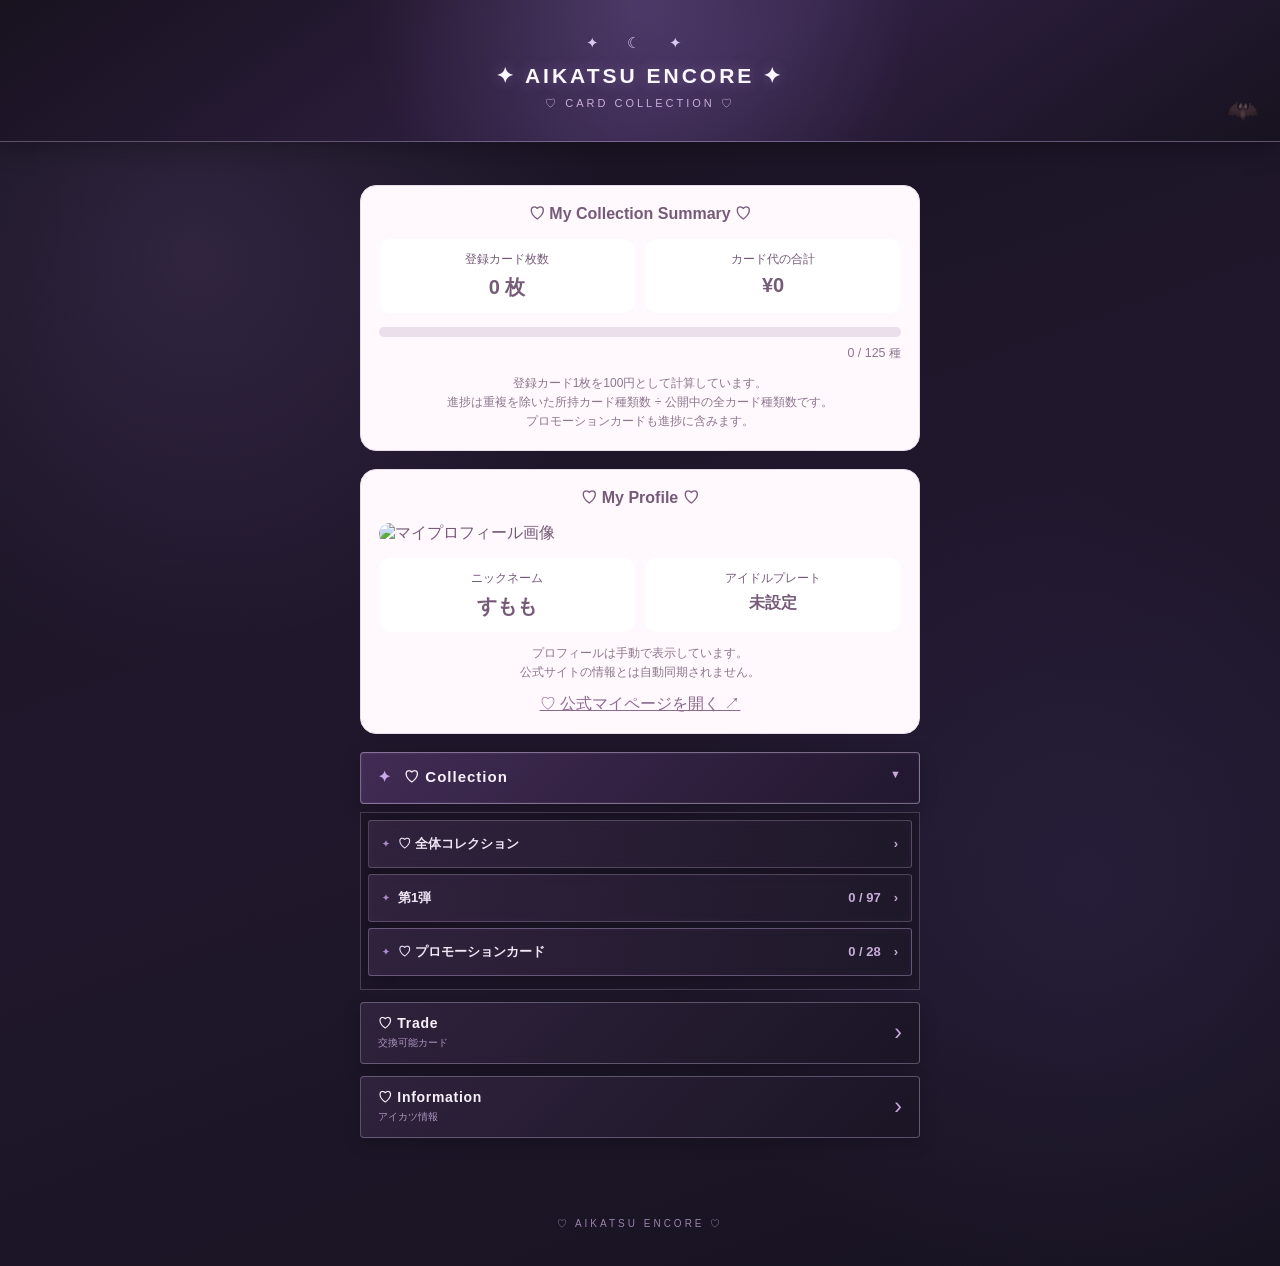
==== commit 9b40c700: "Update index.html" ====
--- a/index.html
+++ b/index.html
@@ -5,9 +5,10 @@
   <meta name="viewport" content="width=device-width, initial-scale=1.0">
   <title>アイカツアンコール ♡ カードコレクション</title>
   <link rel="stylesheet" href="style.css">
+
   <style>
-    /* 登録カード・カード代バー */
-    .collection-summary {
+    .collection-summary,
+    .profile-summary {
       margin: 18px 0;
       padding: 18px;
       border: 1px solid #eaddea;
@@ -15,17 +16,21 @@
       background: #fff8fc;
       color: #765b79;
     }
+
     .collection-summary-title {
       margin: 0 0 14px;
       font-size: 1rem;
       font-weight: bold;
       text-align: center;
     }
-    .collection-summary-stats {
+
+    .collection-summary-stats,
+    .profile-info {
       display: grid;
       grid-template-columns: 1fr 1fr;
       gap: 10px;
     }
+
     .collection-summary-item {
       min-width: 0;
       padding: 12px 8px;
@@ -33,17 +38,20 @@
       background: #ffffff;
       text-align: center;
     }
+
     .collection-summary-label {
       display: block;
       margin-bottom: 6px;
       font-size: 0.78rem;
     }
+
     .collection-summary-value {
       display: block;
       overflow-wrap: anywhere;
       font-size: 1.25rem;
       font-weight: bold;
     }
+
     .collection-summary-note {
       margin: 12px 0 0;
       font-size: 0.75rem;
@@ -51,6 +59,7 @@
       text-align: center;
       color: #8d778f;
     }
+
     .collection-summary-bar {
       height: 10px;
       margin-top: 14px;
@@ -58,6 +67,7 @@
       border-radius: 999px;
       background: #eadfea;
     }
+
     .collection-summary-bar-fill {
       width: 0%;
       height: 100%;
@@ -65,59 +75,83 @@
       background: #b79db9;
       transition: width 0.25s ease;
     }
+
     .collection-summary-status {
       margin: 8px 0 0;
       font-size: 0.78rem;
       text-align: right;
       color: #8d778f;
     }
+
+    .profile-image {
+      display: block;
+      width: 100%;
+      max-width: 100%;
+      height: auto;
+      max-height: 360px;
+      object-fit: contain;
+      margin: 0 auto 14px;
+      border-radius: 12px;
+    }
+
+    .profile-official-link {
+      margin: 12px 0 0;
+      text-align: center;
+    }
+
+    .profile-official-link a {
+      color: #8d6b91;
+    }
+
     @media (max-width: 360px) {
-      .collection-summary {
+      .collection-summary,
+      .profile-summary {
         padding: 14px;
       }
+
       .collection-summary-value {
         font-size: 1.1rem;
       }
     }
   </style>
 </head>
+
 <body>
   <header class="header">
     <h1>✦ AIKATSU ENCORE ✦</h1>
     <p>♡ CARD COLLECTION ♡</p>
   </header>
+
   <main class="home">
-    <!-- 登録カード・カード代の合計 -->
+
+    <!-- 登録カード・カード代・進捗 -->
     <section class="collection-summary" aria-label="登録カードの集計">
       <h2 class="collection-summary-title">
         ♡ My Collection Summary ♡
       </h2>
+
       <div class="collection-summary-stats">
         <div class="collection-summary-item">
-          <span class="collection-summary-label">
-            登録カード枚数
-          </span>
-          <strong
-            class="collection-summary-value"
-            id="registeredCardCount"
-          >0 枚</strong>
+          <span class="collection-summary-label">登録カード枚数</span>
+          <strong class="collection-summary-value" id="registeredCardCount">
+            0 枚
+          </strong>
         </div>
+
         <div class="collection-summary-item">
-          <span class="collection-summary-label">
-            カード代の合計
-          </span>
-          <strong
-            class="collection-summary-value"
-            id="registeredCardCost"
-          >¥0</strong>
+          <span class="collection-summary-label">カード代の合計</span>
+          <strong class="collection-summary-value" id="registeredCardCost">
+            ¥0
+          </strong>
         </div>
       </div>
+
       <div
         class="collection-summary-bar"
         role="progressbar"
-        aria-label="1000枚までの登録枚数"
+        aria-label="公開カード種類数に対する所持進捗"
         aria-valuemin="0"
-        aria-valuemax="1000"
+        aria-valuemax="0"
         aria-valuenow="0"
         id="registeredCardProgress"
       >
@@ -126,39 +160,75 @@
           id="registeredCardProgressFill"
         ></div>
       </div>
-      <p
-        class="collection-summary-status"
-        id="registeredCardProgressText"
-      >0 / 1,000 枚</p>
+
+      <p class="collection-summary-status" id="registeredCardProgressText">
+        0 / 0 種
+      </p>
+
       <p class="collection-summary-note">
-        登録しているカード1枚を100円として計算しています。<br>
-        実際に使った金額ではなく、現在の登録枚数からの計算です。
+        登録カード1枚を100円として計算しています。<br>
+        進捗は重複を除いた所持カード種類数 ÷ 公開中の全カード種類数です。<br>
+        プロモーションカードも進捗に含みます。
       </p>
     </section>
+
+    <!-- マイプロフィール -->
+    <section class="profile-summary" aria-label="マイプロフィール">
+      <h2 class="collection-summary-title">♡ My Profile ♡</h2>
+
+      <img
+        src="profile.jpg"
+        alt="マイプロフィール画像"
+        class="profile-image"
+      >
+
+      <div class="profile-info">
+        <div class="collection-summary-item">
+          <span class="collection-summary-label">ニックネーム</span>
+          <strong class="collection-summary-value">すもも</strong>
+        </div>
+
+        <div class="collection-summary-item">
+          <span class="collection-summary-label">アイドルプレート</span>
+          <strong class="collection-summary-value" style="font-size: 1rem;">
+            未設定
+          </strong>
+        </div>
+      </div>
+
+      <p class="collection-summary-note">
+        プロフィールは手動で表示しています。<br>
+        公式サイトの情報とは自動同期されません。
+      </p>
+
+      <p class="profile-official-link">
+        <a
+          href="https://dcd.aikatsu.com/encore/mypage/profiles"
+          target="_blank"
+          rel="noopener noreferrer"
+        >♡ 公式マイページを開く ↗</a>
+      </p>
+    </section>
+
     <!-- Collection -->
     <section class="menu-section">
       <button
+        type="button"
         class="section-title"
         id="collectionToggle"
       >
         ♡ Collection
         <span id="collectionArrow">▼</span>
       </button>
-      <div
-        id="collectionList"
-        class="collection-list"
-      >
-        <!-- 全体コレクション -->
-        <a
-          href="all-cards.html"
-          class="season-link"
-        >
+
+      <div id="collectionList" class="collection-list">
+        <a href="all-cards.html" class="season-link">
           <span>♡ 全体コレクション</span>
           <span>›</span>
         </a>
-        <!-- 各弾 -->
+
         <div id="seasonLinks"></div>
-        <!-- プロモーション -->
+
         <a
           href="promotion.html"
           class="season-link promotion-link"
@@ -169,12 +239,10 @@
         </a>
       </div>
     </section>
+
     <!-- Trade -->
     <section class="menu-section">
-      <a
-        href="trade.html"
-        class="menu-link"
-      >
+      <a href="trade.html" class="menu-link">
         <span>
           <strong>♡ Trade</strong>
           <small>交換可能カード</small>
@@ -182,25 +250,10 @@
         <span>›</span>
       </a>
     </section>
-    <!-- My Character -->
-    <section class="menu-section">
-      <a
-        href="character.html"
-        class="menu-link"
-      >
-        <span>
-          <strong>♡ My Character</strong>
-          <small>マイキャラ</small>
-        </span>
-        <span>›</span>
-      </a>
-    </section>
+
     <!-- Information -->
     <section class="menu-section">
-      <a
-        href="information.html"
-        class="menu-link"
-      >
+      <a href="information.html" class="menu-link">
         <span>
           <strong>♡ Information</strong>
           <small>アイカツ情報</small>
@@ -208,27 +261,35 @@
         <span>›</span>
       </a>
     </section>
+
   </main>
+
   <footer>
     <p>♡ AIKATSU ENCORE ♡</p>
   </footer>
+
   <script>
     const collectionToggle =
       document.getElementById("collectionToggle");
+
     const collectionList =
       document.getElementById("collectionList");
+
     const collectionArrow =
       document.getElementById("collectionArrow");
+
     const seasonLinks =
       document.getElementById("seasonLinks");
+
     const promotionCount =
       document.getElementById("promotionCount");
-    /* =========================
-       Collection 開閉
-    ========================= */
+
+    let allCards = [];
+
+    /* Collection 開閉 */
     collectionToggle.addEventListener("click", () => {
-      const isOpen =
-        collectionList.style.display !== "none";
+      const isOpen = collectionList.style.display !== "none";
+
       if (isOpen) {
         collectionList.style.display = "none";
         collectionArrow.textContent = "▶";
@@ -237,191 +298,213 @@
         collectionArrow.textContent = "▼";
       }
     });
-    /* =========================
-       安全に保存データを読み込む
-    ========================= */
+
+    /* 保存データを安全に読み込む */
     function readOwnership(storageKey) {
       try {
         const saved = localStorage.getItem(storageKey);
+
         if (!saved) return {};
+
         const parsed = JSON.parse(saved);
+
         return (
           parsed &&
           typeof parsed === "object" &&
           !Array.isArray(parsed)
         ) ? parsed : {};
+
       } catch (error) {
         console.warn(
           `${storageKey} のデータを読み込めませんでした`,
           error
         );
+
         return {};
       }
     }
-    /* =========================
-       登録枚数・カード代を集計
-    ========================= */
-    function updateCollectionSummary() {
-      let totalCards = 0;
-      /*
-        通常弾の保存キー：
-        aikatsu-encore-season-1
-        aikatsu-encore-season-2 など
-        プロモーションの保存キー：
-        aikatsu-encore-promotion
-      */
-      for (let i = 0; i < localStorage.length; i++) {
-        const key = localStorage.key(i);
-        if (!key) continue;
-        const isSeasonKey =
-          /^aikatsu-encore-season-.+$/.test(key);
-        const isPromotionKey =
-          key === "aikatsu-encore-promotion";
-        if (!isSeasonKey && !isPromotionKey) continue;
-        const ownership = readOwnership(key);
-        Object.values(ownership).forEach(value => {
-          const count = Number(value);
-          if (Number.isFinite(count) && count > 0) {
-            totalCards += Math.floor(count);
-          }
-        });
-      }
-      const totalCost = totalCards * 100;
-      document.getElementById(
-        "registeredCardCount"
-      ).textContent =
-        `${totalCards.toLocaleString("ja-JP")} 枚`;
-      document.getElementById(
-        "registeredCardCost"
-      ).textContent =
-        `¥${totalCost.toLocaleString("ja-JP")}`;
-      /*
-        1000枚で100%になる。
-        1000枚を超えても枚数・金額は増え続け、
-        バーは満タンのまま。
-      */
-      const progress = Math.min(
-        totalCards / 1000 * 100,
-        100
-      );
-      document.getElementById(
-        "registeredCardProgressFill"
-      ).style.width = `${progress}%`;
-      const progressBar = document.getElementById(
-        "registeredCardProgress"
-      );
-      progressBar.setAttribute(
-        "aria-valuenow",
-        String(Math.min(totalCards, 1000))
-      );
-      document.getElementById(
-        "registeredCardProgressText"
-      ).textContent =
-        `${totalCards.toLocaleString("ja-JP")} / 1,000 枚`;
-    }
-    /* =========================
-       プロモーションかどうか
-    ========================= */
+
+    /* プロモーションカードか判定 */
     function isPromotion(card) {
       return (
-        String(card.collection || "").toLowerCase()
-        === "promotion"
+        String(card.collection || "").toLowerCase() === "promotion"
       );
     }
-    /* =========================
-       カード情報を読み込む
-    ========================= */
-    function loadSeasonLinks() {
-      fetch("cards.json")
-        .then(response => {
-          if (!response.ok) {
-            throw new Error(
-              "cards.jsonを読み込めませんでした"
-            );
-          }
-          return response.json();
-        })
-        .then(data => {
-          const cards =
-            Array.isArray(data)
-              ? data
-              : data.cards || [];
-          createSeasonLinks(cards);
-          updatePromotionLink(cards);
-        })
-        .catch(error => {
-          console.error(error);
-          seasonLinks.innerHTML = `
-            <p>
-              カード情報を読み込めませんでした。
-            </p>
-          `;
-        });
-    }
-    /* =========================
-       通常弾だけを弾ごとに表示
-    ========================= */
+
+    /* カードごとの保存キーを取得 */
+    function getStorageKey(card) {
+      if (isPromotion(card)) {
+        return "aikatsu-encore-promotion";
+      }
+
+      const season = String(card.season || "1");
+
+      return `aikatsu-encore-season-${season}`;
+    }
+
+    /* 登録枚数・カード代・進捗を更新 */
+    function updateCollectionSummary(cards) {
+      let totalCopies = 0;
+
+      const ownedIds = new Set();
+      const allIds = new Set();
+
+      const ownershipByKey = {};
+
+      cards.forEach(card => {
+        if (card.id === undefined || card.id === null) {
+          return;
+        }
+
+        const id = String(card.id);
+        allIds.add(id);
+
+        const storageKey = getStorageKey(card);
+
+        if (!ownershipByKey[storageKey]) {
+          ownershipByKey[storageKey] = readOwnership(storageKey);
+        }
+
+        const ownership = ownershipByKey[storageKey];
+        const count = Number(ownership[id] || 0);
+
+        if (Number.isFinite(count) && count > 0) {
+          const copies = Math.floor(count);
+
+          totalCopies += copies;
+          ownedIds.add(id);
+        }
+      });
+
+      const totalCost = totalCopies * 100;
+
+      document.getElementById("registeredCardCount").textContent =
+        `${totalCopies.toLocaleString("ja-JP")} 枚`;
+
+      document.getElementById("registeredCardCost").textContent =
+        `¥${totalCost.toLocaleString("ja-JP")}`;
+
+      const totalKinds = allIds.size;
+      const ownedKinds = ownedIds.size;
+
+      const progress = totalKinds > 0
+        ? Math.min((ownedKinds / totalKinds) * 100, 100)
+        : 0;
+
+      document.getElementById("registeredCardProgressFill").style.width =
+        `${progress}%`;
+
+      const progressBar =
+        document.getElementById("registeredCardProgress");
+
+      progressBar.setAttribute("aria-valuemax", String(totalKinds));
+      progressBar.setAttribute("aria-valuenow", String(ownedKinds));
+
+      document.getElementById("registeredCardProgressText").textContent =
+        `${ownedKinds.toLocaleString("ja-JP")} / ${totalKinds.toLocaleString("ja-JP")} 種`;
+    }
+
+    /* cards.json を読み込む */
+    async function loadCards() {
+      try {
+        const response = await fetch("cards.json");
+
+        if (!response.ok) {
+          throw new Error("cards.jsonを読み込めませんでした");
+        }
+
+        const data = await response.json();
+
+        allCards = Array.isArray(data)
+          ? data
+          : Array.isArray(data.cards)
+            ? data.cards
+            : [];
+
+        createSeasonLinks(allCards);
+        updatePromotionLink(allCards);
+        updateCollectionSummary(allCards);
+
+      } catch (error) {
+        console.error(error);
+
+        seasonLinks.innerHTML = `
+          <p>カード情報を読み込めませんでした。</p>
+        `;
+
+        promotionCount.textContent = "›";
+
+        document.getElementById("registeredCardProgressText").textContent =
+          "カード情報を読み込めませんでした";
+      }
+    }
+
+    /* 通常カードを弾ごとに表示 */
     function createSeasonLinks(cards) {
-      const normalCards =
-        cards.filter(card => !isPromotion(card));
+      const normalCards = cards.filter(card => !isPromotion(card));
+
       const seasons = [
         ...new Set(
-          normalCards.map(card =>
-            String(card.season || "1")
-          )
+          normalCards.map(card => String(card.season || "1"))
         )
-      ].sort(
-        (a, b) => Number(a) - Number(b)
-      );
+      ].sort((a, b) => Number(a) - Number(b));
+
       seasonLinks.innerHTML = "";
+
       seasons.forEach(season => {
-        const seasonCards =
-          normalCards.filter(card =>
-            String(card.season || "1") === season
-          );
+        const seasonCards = normalCards.filter(
+          card => String(card.season || "1") === season
+        );
+
         const ownership = readOwnership(
           `aikatsu-encore-season-${season}`
         );
-        const owned =
-          seasonCards.filter(card =>
-            Number(ownership[card.id] || 0) >= 1
-          ).length;
-        const link =
-          document.createElement("a");
-        link.href = `cards.html?season=${season}`;
+
+        const owned = seasonCards.filter(
+          card => Number(ownership[card.id] || 0) >= 1
+        ).length;
+
+        const link = document.createElement("a");
+
+        link.href = `cards.html?season=${encodeURIComponent(season)}`;
         link.className = "season-link";
-        link.innerHTML = `
-          <span>第${season}弾</span>
-          <span>${owned} / ${seasonCards.length}　›</span>
-        `;
+
+        const label = document.createElement("span");
+        label.textContent = `第${season}弾`;
+
+        const count = document.createElement("span");
+        count.textContent = `${owned} / ${seasonCards.length}　›`;
+
+        link.appendChild(label);
+        link.appendChild(count);
+
         seasonLinks.appendChild(link);
       });
     }
-    /* =========================
-       プロモーションカードの所持数
-    ========================= */
+
+    /* プロモーションカードの所持数 */
     function updatePromotionLink(cards) {
-      const promotionCards =
-        cards.filter(card => isPromotion(card));
-      const ownership =
-        readOwnership("aikatsu-encore-promotion");
-      const owned =
-        promotionCards.filter(card =>
-          Number(ownership[card.id] || 0) >= 1
-        ).length;
-      promotionCount.textContent =
-        promotionCards.length > 0
-          ? `${owned} / ${promotionCards.length}　›`
-          : "›";
-    }
-    /* =========================
-       ページ表示時に更新
-    ========================= */
+      const promotionCards = cards.filter(isPromotion);
+      const ownership = readOwnership("aikatsu-encore-promotion");
+
+      const owned = promotionCards.filter(
+        card => Number(ownership[card.id] || 0) >= 1
+      ).length;
+
+      promotionCount.textContent = promotionCards.length > 0
+        ? `${owned} / ${promotionCards.length}　›`
+        : "›";
+    }
+
+    /* ページ表示時に更新 */
     function refreshHome() {
-      updateCollectionSummary();
-      loadSeasonLinks();
-    }
+      updateCollectionSummary(allCards);
+      createSeasonLinks(allCards);
+      updatePromotionLink(allCards);
+    }
+
     window.addEventListener("pageshow", refreshHome);
+
     window.addEventListener("storage", event => {
       if (
         event.key === null ||
@@ -431,6 +514,8 @@
         refreshHome();
       }
     });
+
+    loadCards();
   </script>
 </body>
 </html>
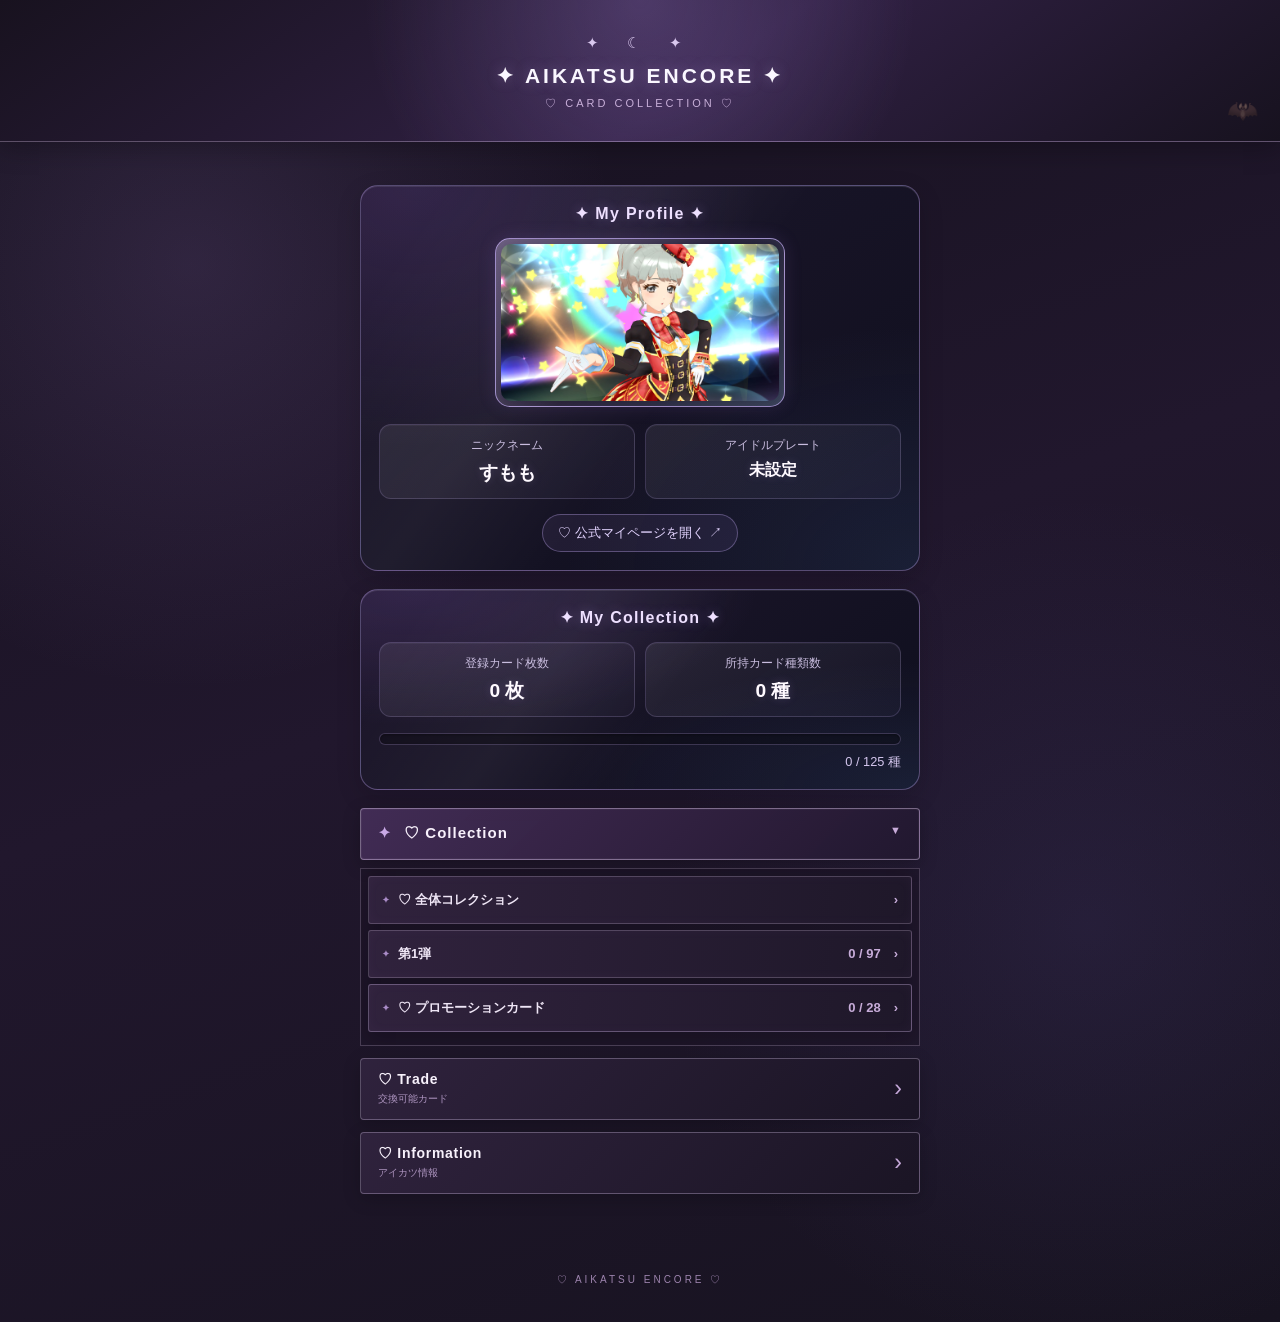
==== commit 5013fc20: "Update index.html" ====
--- a/index.html
+++ b/index.html
@@ -7,25 +7,84 @@
   <link rel="stylesheet" href="style.css">
 
   <style>
-    .collection-summary,
-    .profile-summary {
+    /* ゴスマジック風・共通デザイン */
+    .profile-summary,
+    .collection-summary {
+      position: relative;
+      isolation: isolate;
+      overflow: hidden;
       margin: 18px 0;
       padding: 18px;
-      border: 1px solid #eaddea;
-      border-radius: 16px;
-      background: #fff8fc;
-      color: #765b79;
+      border: 1px solid rgba(193, 166, 239, 0.38);
+      border-radius: 18px;
+      background:
+        radial-gradient(ellipse at 10% 0%, rgba(119, 83, 166, 0.24), transparent 48%),
+        radial-gradient(ellipse at 100% 100%, rgba(95, 125, 191, 0.15), transparent 45%),
+        linear-gradient(145deg, rgba(31, 24, 45, 0.97), rgba(13, 15, 29, 0.97));
+      color: #f4efff;
+      box-shadow:
+        inset 0 1px 0 rgba(255, 255, 255, 0.09),
+        0 8px 24px rgba(4, 3, 15, 0.16);
+    }
+
+    .profile-summary::before,
+    .collection-summary::before {
+      content: "";
+      position: absolute;
+      inset: 0;
+      z-index: -1;
+      pointer-events: none;
+      background: linear-gradient(
+        125deg,
+        transparent 10%,
+        rgba(255, 255, 255, 0.045) 35%,
+        transparent 55%
+      );
     }
 
     .collection-summary-title {
-      margin: 0 0 14px;
+      margin: 0 0 15px;
       font-size: 1rem;
       font-weight: bold;
+      letter-spacing: 0.08em;
       text-align: center;
-    }
-
-    .collection-summary-stats,
-    .profile-info {
+      color: #eee0ff;
+      text-shadow: 0 0 12px rgba(191, 154, 255, 0.32);
+    }
+
+    /* プロフィール画像 */
+    .profile-image-frame {
+      position: relative;
+      width: 100%;
+      max-width: 290px;
+      margin: 0 auto 17px;
+      padding: 5px;
+      overflow: hidden;
+      border: 1px solid rgba(207, 183, 255, 0.68);
+      border-radius: 15px;
+      background: linear-gradient(
+        135deg,
+        rgba(231, 211, 255, 0.3),
+        rgba(115, 88, 159, 0.1),
+        rgba(165, 214, 255, 0.2)
+      );
+      box-shadow:
+        0 0 18px rgba(154, 115, 219, 0.15),
+        inset 0 0 12px rgba(255, 255, 255, 0.08);
+    }
+
+    .profile-image {
+      display: block;
+      width: 100%;
+      height: auto;
+      max-height: 360px;
+      object-fit: contain;
+      margin: 0 auto;
+      border-radius: 10px;
+    }
+
+    .profile-info,
+    .collection-summary-stats {
       display: grid;
       grid-template-columns: 1fr 1fr;
       gap: 10px;
@@ -34,83 +93,103 @@
     .collection-summary-item {
       min-width: 0;
       padding: 12px 8px;
+      border: 1px solid rgba(197, 177, 241, 0.19);
       border-radius: 12px;
-      background: #ffffff;
+      background: linear-gradient(
+        145deg,
+        rgba(255, 255, 255, 0.075),
+        rgba(180, 157, 230, 0.035)
+      );
       text-align: center;
+      box-shadow: inset 0 1px 0 rgba(255, 255, 255, 0.045);
     }
 
     .collection-summary-label {
       display: block;
       margin-bottom: 6px;
       font-size: 0.78rem;
+      color: #c9bddf;
     }
 
     .collection-summary-value {
       display: block;
       overflow-wrap: anywhere;
-      font-size: 1.25rem;
+      font-size: 1.2rem;
       font-weight: bold;
-    }
-
-    .collection-summary-note {
-      margin: 12px 0 0;
-      font-size: 0.75rem;
-      line-height: 1.6;
+      color: #fffaff;
+      text-shadow: 0 0 10px rgba(197, 166, 255, 0.18);
+    }
+
+    .profile-official-link {
+      margin: 15px 0 0;
       text-align: center;
-      color: #8d778f;
-    }
-
+    }
+
+    .profile-official-link a {
+      display: inline-block;
+      padding: 9px 15px;
+      border: 1px solid rgba(190, 167, 238, 0.36);
+      border-radius: 999px;
+      background: rgba(163, 131, 217, 0.09);
+      color: #e3d4ff;
+      font-size: 0.83rem;
+      text-decoration: none;
+      transition: background 0.2s ease, border-color 0.2s ease;
+    }
+
+    .profile-official-link a:hover {
+      background: rgba(163, 131, 217, 0.18);
+      border-color: rgba(214, 194, 255, 0.65);
+    }
+
+    /* コレクション進捗 */
     .collection-summary-bar {
-      height: 10px;
-      margin-top: 14px;
+      height: 12px;
+      margin-top: 16px;
+      padding: 2px;
       overflow: hidden;
+      border: 1px solid rgba(190, 168, 235, 0.25);
       border-radius: 999px;
-      background: #eadfea;
+      background: rgba(0, 0, 0, 0.28);
+      box-shadow: inset 0 1px 3px rgba(0, 0, 0, 0.35);
     }
 
     .collection-summary-bar-fill {
       width: 0%;
       height: 100%;
       border-radius: inherit;
-      background: #b79db9;
-      transition: width 0.25s ease;
+      background: linear-gradient(
+        90deg,
+        #7760ad,
+        #b9a1f1 48%,
+        #c7e7ff
+      );
+      box-shadow: 0 0 10px rgba(174, 148, 255, 0.55);
+      transition: width 0.35s ease;
     }
 
     .collection-summary-status {
-      margin: 8px 0 0;
-      font-size: 0.78rem;
+      margin: 9px 0 0;
+      font-size: 0.8rem;
       text-align: right;
-      color: #8d778f;
-    }
-
-    .profile-image {
-      display: block;
-      width: 100%;
-      max-width: 100%;
-      height: auto;
-      max-height: 360px;
-      object-fit: contain;
-      margin: 0 auto 14px;
-      border-radius: 12px;
-    }
-
-    .profile-official-link {
-      margin: 12px 0 0;
-      text-align: center;
-    }
-
-    .profile-official-link a {
-      color: #8d6b91;
+      color: #d4c6ed;
     }
 
     @media (max-width: 360px) {
-      .collection-summary,
-      .profile-summary {
+      .profile-summary,
+      .collection-summary {
         padding: 14px;
       }
 
       .collection-summary-value {
-        font-size: 1.1rem;
+        font-size: 1.05rem;
+      }
+    }
+
+    @media (prefers-reduced-motion: reduce) {
+      .collection-summary-bar-fill,
+      .profile-official-link a {
+        transition: none;
       }
     }
   </style>
@@ -124,63 +203,17 @@
 
   <main class="home">
 
-    <!-- 登録カード・カード代・進捗 -->
-    <section class="collection-summary" aria-label="登録カードの集計">
-      <h2 class="collection-summary-title">
-        ♡ My Collection Summary ♡
-      </h2>
-
-      <div class="collection-summary-stats">
-        <div class="collection-summary-item">
-          <span class="collection-summary-label">登録カード枚数</span>
-          <strong class="collection-summary-value" id="registeredCardCount">
-            0 枚
-          </strong>
-        </div>
-
-        <div class="collection-summary-item">
-          <span class="collection-summary-label">カード代の合計</span>
-          <strong class="collection-summary-value" id="registeredCardCost">
-            ¥0
-          </strong>
-        </div>
+    <!-- ① マイプロフィール -->
+    <section class="profile-summary" aria-label="マイプロフィール">
+      <h2 class="collection-summary-title">✦ My Profile ✦</h2>
+
+      <div class="profile-image-frame">
+        <img
+          src="profile.jpg"
+          alt="マイプロフィール画像"
+          class="profile-image"
+        >
       </div>
-
-      <div
-        class="collection-summary-bar"
-        role="progressbar"
-        aria-label="公開カード種類数に対する所持進捗"
-        aria-valuemin="0"
-        aria-valuemax="0"
-        aria-valuenow="0"
-        id="registeredCardProgress"
-      >
-        <div
-          class="collection-summary-bar-fill"
-          id="registeredCardProgressFill"
-        ></div>
-      </div>
-
-      <p class="collection-summary-status" id="registeredCardProgressText">
-        0 / 0 種
-      </p>
-
-      <p class="collection-summary-note">
-        登録カード1枚を100円として計算しています。<br>
-        進捗は重複を除いた所持カード種類数 ÷ 公開中の全カード種類数です。<br>
-        プロモーションカードも進捗に含みます。
-      </p>
-    </section>
-
-    <!-- マイプロフィール -->
-    <section class="profile-summary" aria-label="マイプロフィール">
-      <h2 class="collection-summary-title">♡ My Profile ♡</h2>
-
-      <img
-        src="profile.jpg"
-        alt="マイプロフィール画像"
-        class="profile-image"
-      >
 
       <div class="profile-info">
         <div class="collection-summary-item">
@@ -195,11 +228,6 @@
           </strong>
         </div>
       </div>
-
-      <p class="collection-summary-note">
-        プロフィールは手動で表示しています。<br>
-        公式サイトの情報とは自動同期されません。
-      </p>
 
       <p class="profile-official-link">
         <a
@@ -210,12 +238,55 @@
       </p>
     </section>
 
+    <!-- ② 登録カード枚数 -->
+    <section class="collection-summary" aria-label="カードコレクション">
+      <h2 class="collection-summary-title">✦ My Collection ✦</h2>
+
+      <div class="collection-summary-stats">
+        <div class="collection-summary-item">
+          <span class="collection-summary-label">登録カード枚数</span>
+          <strong class="collection-summary-value" id="registeredCardCount">
+            0 枚
+          </strong>
+        </div>
+
+        <div class="collection-summary-item">
+          <span class="collection-summary-label">所持カード種類数</span>
+          <strong class="collection-summary-value" id="registeredCardKinds">
+            0 種
+          </strong>
+        </div>
+      </div>
+
+      <!-- ③ 全カードに対するコレクション進捗 -->
+      <div
+        class="collection-summary-bar"
+        id="registeredCardProgress"
+        role="progressbar"
+        aria-label="公開カード種類数に対する所持進捗"
+        aria-valuemin="0"
+        aria-valuemax="0"
+        aria-valuenow="0"
+      >
+        <div
+          class="collection-summary-bar-fill"
+          id="registeredCardProgressFill"
+        ></div>
+      </div>
+
+      <p class="collection-summary-status" id="registeredCardProgressText">
+        0 / 0 種
+      </p>
+    </section>
+
     <!-- Collection -->
     <section class="menu-section">
       <button
         type="button"
         class="section-title"
         id="collectionToggle"
+        aria-expanded="true"
+        aria-controls="collectionList"
       >
         ♡ Collection
         <span id="collectionArrow">▼</span>
@@ -269,41 +340,27 @@
   </footer>
 
   <script>
-    const collectionToggle =
-      document.getElementById("collectionToggle");
-
-    const collectionList =
-      document.getElementById("collectionList");
-
-    const collectionArrow =
-      document.getElementById("collectionArrow");
-
-    const seasonLinks =
-      document.getElementById("seasonLinks");
-
-    const promotionCount =
-      document.getElementById("promotionCount");
+    const collectionToggle = document.getElementById("collectionToggle");
+    const collectionList = document.getElementById("collectionList");
+    const collectionArrow = document.getElementById("collectionArrow");
+    const seasonLinks = document.getElementById("seasonLinks");
+    const promotionCount = document.getElementById("promotionCount");
 
     let allCards = [];
 
     /* Collection 開閉 */
     collectionToggle.addEventListener("click", () => {
-      const isOpen = collectionList.style.display !== "none";
-
-      if (isOpen) {
-        collectionList.style.display = "none";
-        collectionArrow.textContent = "▶";
-      } else {
-        collectionList.style.display = "block";
-        collectionArrow.textContent = "▼";
-      }
+      const isOpen = collectionToggle.getAttribute("aria-expanded") === "true";
+
+      collectionToggle.setAttribute("aria-expanded", String(!isOpen));
+      collectionList.style.display = isOpen ? "none" : "block";
+      collectionArrow.textContent = isOpen ? "▶" : "▼";
     });
 
     /* 保存データを安全に読み込む */
     function readOwnership(storageKey) {
       try {
         const saved = localStorage.getItem(storageKey);
-
         if (!saved) return {};
 
         const parsed = JSON.parse(saved);
@@ -313,42 +370,44 @@
           typeof parsed === "object" &&
           !Array.isArray(parsed)
         ) ? parsed : {};
-
       } catch (error) {
-        console.warn(
-          `${storageKey} のデータを読み込めませんでした`,
-          error
-        );
-
+        console.warn(`${storageKey} のデータを読み込めませんでした`, error);
         return {};
       }
     }
 
     /* プロモーションカードか判定 */
     function isPromotion(card) {
-      return (
-        String(card.collection || "").toLowerCase() === "promotion"
-      );
-    }
-
-    /* カードごとの保存キーを取得 */
+      return String(card.collection || "").toLowerCase() === "promotion";
+    }
+
+    /* カードごとの保存キー */
     function getStorageKey(card) {
       if (isPromotion(card)) {
         return "aikatsu-encore-promotion";
       }
 
       const season = String(card.season || "1");
-
       return `aikatsu-encore-season-${season}`;
     }
 
-    /* 登録枚数・カード代・進捗を更新 */
+    /* 所持枚数を安全に整数化 */
+    function getCopies(ownership, id) {
+      const count = Number(ownership[id] || 0);
+
+      if (!Number.isFinite(count) || count <= 0) {
+        return 0;
+      }
+
+      return Math.floor(count);
+    }
+
+    /* 登録枚数・所持種類数・進捗を更新 */
     function updateCollectionSummary(cards) {
       let totalCopies = 0;
 
       const ownedIds = new Set();
       const allIds = new Set();
-
       const ownershipByKey = {};
 
       cards.forEach(card => {
@@ -357,32 +416,28 @@
         }
 
         const id = String(card.id);
-        allIds.add(id);
-
         const storageKey = getStorageKey(card);
+
+        /*
+         * 弾ごと・プロモごとのIDを区別して集計する。
+         * 同じカードの重複所持は枚数に加算するが、
+         * 種類数には1回だけ加算する。
+         */
+        const uniqueKey = `${storageKey}:${id}`;
+        allIds.add(uniqueKey);
 
         if (!ownershipByKey[storageKey]) {
           ownershipByKey[storageKey] = readOwnership(storageKey);
         }
 
         const ownership = ownershipByKey[storageKey];
-        const count = Number(ownership[id] || 0);
-
-        if (Number.isFinite(count) && count > 0) {
-          const copies = Math.floor(count);
-
+        const copies = getCopies(ownership, id);
+
+        if (copies > 0) {
           totalCopies += copies;
-          ownedIds.add(id);
+          ownedIds.add(uniqueKey);
         }
       });
-
-      const totalCost = totalCopies * 100;
-
-      document.getElementById("registeredCardCount").textContent =
-        `${totalCopies.toLocaleString("ja-JP")} 枚`;
-
-      document.getElementById("registeredCardCost").textContent =
-        `¥${totalCost.toLocaleString("ja-JP")}`;
 
       const totalKinds = allIds.size;
       const ownedKinds = ownedIds.size;
@@ -391,12 +446,16 @@
         ? Math.min((ownedKinds / totalKinds) * 100, 100)
         : 0;
 
+      document.getElementById("registeredCardCount").textContent =
+        `${totalCopies.toLocaleString("ja-JP")} 枚`;
+
+      document.getElementById("registeredCardKinds").textContent =
+        `${ownedKinds.toLocaleString("ja-JP")} 種`;
+
       document.getElementById("registeredCardProgressFill").style.width =
         `${progress}%`;
 
-      const progressBar =
-        document.getElementById("registeredCardProgress");
-
+      const progressBar = document.getElementById("registeredCardProgress");
       progressBar.setAttribute("aria-valuemax", String(totalKinds));
       progressBar.setAttribute("aria-valuenow", String(ownedKinds));
 
@@ -428,10 +487,7 @@
       } catch (error) {
         console.error(error);
 
-        seasonLinks.innerHTML = `
-          <p>カード情報を読み込めませんでした。</p>
-        `;
-
+        seasonLinks.textContent = "カード情報を読み込めませんでした。";
         promotionCount.textContent = "›";
 
         document.getElementById("registeredCardProgressText").textContent =
@@ -444,9 +500,7 @@
       const normalCards = cards.filter(card => !isPromotion(card));
 
       const seasons = [
-        ...new Set(
-          normalCards.map(card => String(card.season || "1"))
-        )
+        ...new Set(normalCards.map(card => String(card.season || "1")))
       ].sort((a, b) => Number(a) - Number(b));
 
       seasonLinks.innerHTML = "";
@@ -461,11 +515,10 @@
         );
 
         const owned = seasonCards.filter(
-          card => Number(ownership[card.id] || 0) >= 1
+          card => getCopies(ownership, String(card.id)) >= 1
         ).length;
 
         const link = document.createElement("a");
-
         link.href = `cards.html?season=${encodeURIComponent(season)}`;
         link.className = "season-link";
 
@@ -477,7 +530,6 @@
 
         link.appendChild(label);
         link.appendChild(count);
-
         seasonLinks.appendChild(link);
       });
     }
@@ -488,7 +540,7 @@
       const ownership = readOwnership("aikatsu-encore-promotion");
 
       const owned = promotionCards.filter(
-        card => Number(ownership[card.id] || 0) >= 1
+        card => getCopies(ownership, String(card.id)) >= 1
       ).length;
 
       promotionCount.textContent = promotionCards.length > 0
@@ -496,7 +548,7 @@
         : "›";
     }
 
-    /* ページ表示時に更新 */
+    /* 他ページから戻ったときなどに再集計 */
     function refreshHome() {
       updateCollectionSummary(allCards);
       createSeasonLinks(allCards);
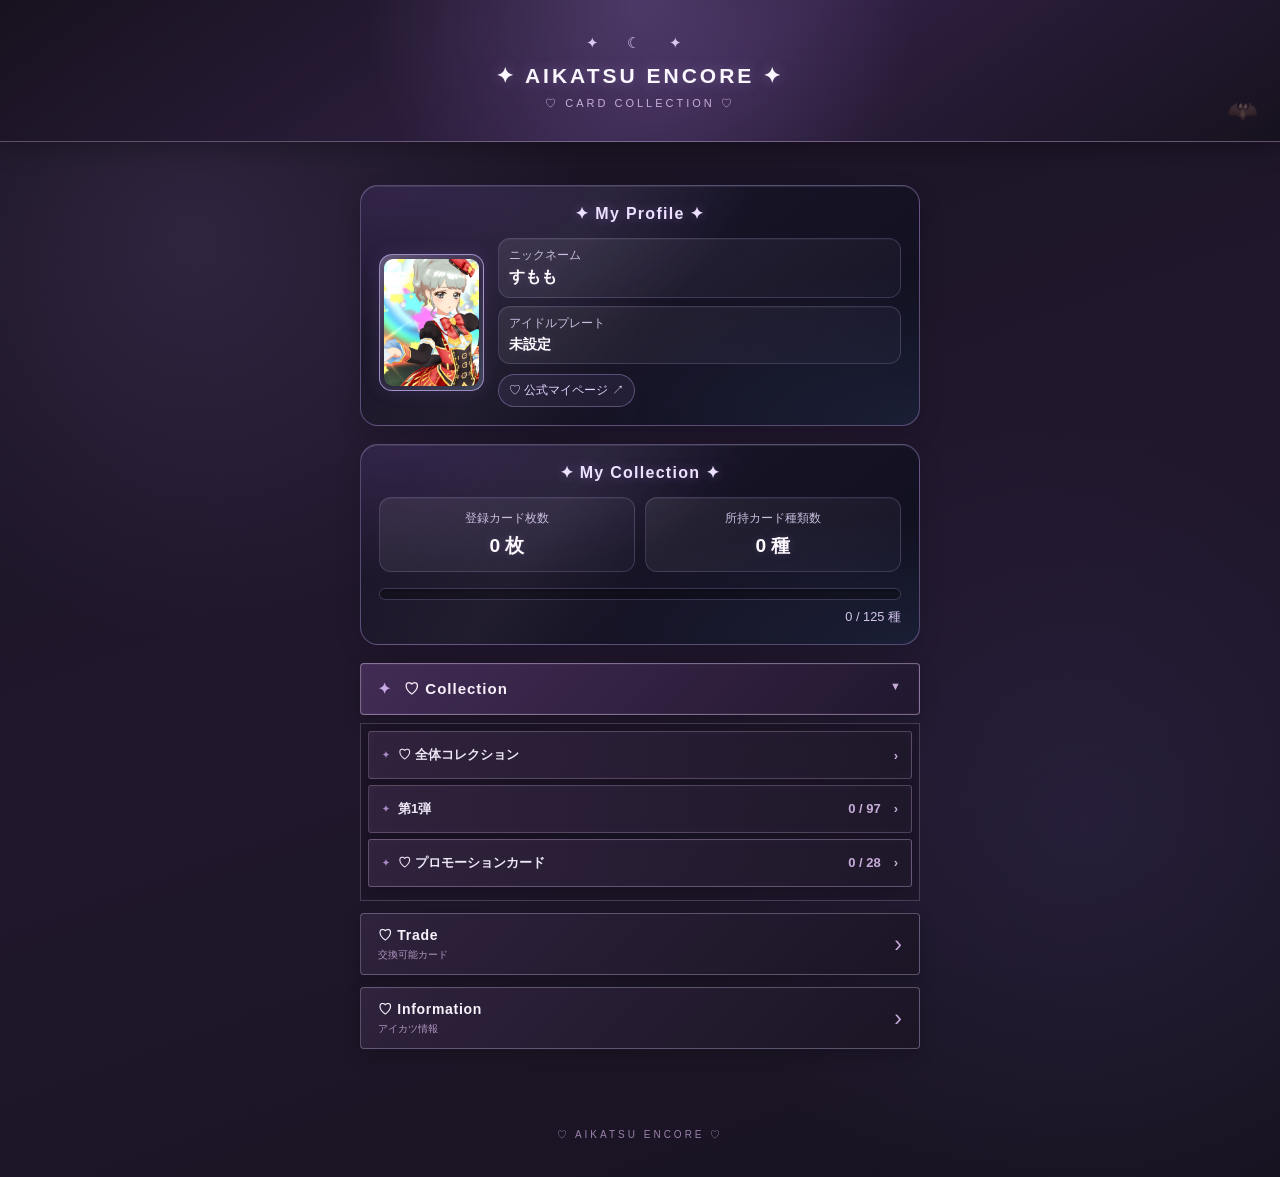
==== commit 20fdecfd: "Update index.html" ====
--- a/index.html
+++ b/index.html
@@ -1,3 +1,4 @@
+
 <!DOCTYPE html>
 <html lang="ja">
 <head>
@@ -52,16 +53,24 @@
       text-shadow: 0 0 12px rgba(191, 154, 255, 0.32);
     }
 
+    /* プロフィール横並びレイアウト */
+    .profile-layout {
+      display: flex;
+      align-items: center;
+      gap: 14px;
+    }
+
     /* プロフィール画像 */
     .profile-image-frame {
       position: relative;
-      width: 100%;
-      max-width: 290px;
-      margin: 0 auto 17px;
-      padding: 5px;
+      flex: 0 0 105px;
+      width: 105px;
+      min-width: 0;
+      margin: 0;
+      padding: 4px;
       overflow: hidden;
       border: 1px solid rgba(207, 183, 255, 0.68);
-      border-radius: 15px;
+      border-radius: 13px;
       background: linear-gradient(
         135deg,
         rgba(231, 211, 255, 0.3),
@@ -76,14 +85,68 @@
     .profile-image {
       display: block;
       width: 100%;
-      height: auto;
-      max-height: 360px;
-      object-fit: contain;
+      aspect-ratio: 3 / 4;
+      object-fit: cover;
       margin: 0 auto;
-      border-radius: 10px;
-    }
-
-    .profile-info,
+      border-radius: 9px;
+    }
+
+    /* 画像横のプロフィール情報 */
+    .profile-details {
+      flex: 1;
+      min-width: 0;
+    }
+
+    .profile-info {
+      display: grid;
+      grid-template-columns: minmax(0, 1fr);
+      gap: 8px;
+    }
+
+    .profile-info .collection-summary-item {
+      min-width: 0;
+      padding: 9px 10px;
+      text-align: left;
+    }
+
+    .profile-info .collection-summary-label {
+      margin-bottom: 4px;
+      font-size: 0.72rem;
+    }
+
+    .profile-info .collection-summary-value {
+      font-size: 1rem;
+    }
+
+    .profile-info .plate-value {
+      font-size: 0.9rem;
+    }
+
+    .profile-official-link {
+      margin: 10px 0 0;
+      text-align: left;
+    }
+
+    .profile-official-link a {
+      display: inline-block;
+      max-width: 100%;
+      padding: 7px 10px;
+      border: 1px solid rgba(190, 167, 238, 0.36);
+      border-radius: 999px;
+      background: rgba(163, 131, 217, 0.09);
+      color: #e3d4ff;
+      font-size: 0.75rem;
+      text-decoration: none;
+      overflow-wrap: anywhere;
+      transition: background 0.2s ease, border-color 0.2s ease;
+    }
+
+    .profile-official-link a:hover {
+      background: rgba(163, 131, 217, 0.18);
+      border-color: rgba(214, 194, 255, 0.65);
+    }
+
+    /* コレクション進捗 */
     .collection-summary-stats {
       display: grid;
       grid-template-columns: 1fr 1fr;
@@ -120,29 +183,6 @@
       text-shadow: 0 0 10px rgba(197, 166, 255, 0.18);
     }
 
-    .profile-official-link {
-      margin: 15px 0 0;
-      text-align: center;
-    }
-
-    .profile-official-link a {
-      display: inline-block;
-      padding: 9px 15px;
-      border: 1px solid rgba(190, 167, 238, 0.36);
-      border-radius: 999px;
-      background: rgba(163, 131, 217, 0.09);
-      color: #e3d4ff;
-      font-size: 0.83rem;
-      text-decoration: none;
-      transition: background 0.2s ease, border-color 0.2s ease;
-    }
-
-    .profile-official-link a:hover {
-      background: rgba(163, 131, 217, 0.18);
-      border-color: rgba(214, 194, 255, 0.65);
-    }
-
-    /* コレクション進捗 */
     .collection-summary-bar {
       height: 12px;
       margin-top: 16px;
@@ -181,6 +221,23 @@
         padding: 14px;
       }
 
+      .profile-layout {
+        gap: 10px;
+      }
+
+      .profile-image-frame {
+        flex-basis: 88px;
+        width: 88px;
+      }
+
+      .profile-info .collection-summary-item {
+        padding: 8px;
+      }
+
+      .profile-info .collection-summary-value {
+        font-size: 0.92rem;
+      }
+
       .collection-summary-value {
         font-size: 1.05rem;
       }
@@ -207,35 +264,39 @@
     <section class="profile-summary" aria-label="マイプロフィール">
       <h2 class="collection-summary-title">✦ My Profile ✦</h2>
 
-      <div class="profile-image-frame">
-        <img
-          src="profile.jpg"
-          alt="マイプロフィール画像"
-          class="profile-image"
-        >
-      </div>
-
-      <div class="profile-info">
-        <div class="collection-summary-item">
-          <span class="collection-summary-label">ニックネーム</span>
-          <strong class="collection-summary-value">すもも</strong>
+      <div class="profile-layout">
+        <div class="profile-image-frame">
+          <img
+            src="profile.jpg"
+            alt="マイプロフィール画像"
+            class="profile-image"
+          >
         </div>
 
-        <div class="collection-summary-item">
-          <span class="collection-summary-label">アイドルプレート</span>
-          <strong class="collection-summary-value" style="font-size: 1rem;">
-            未設定
-          </strong>
+        <div class="profile-details">
+          <div class="profile-info">
+            <div class="collection-summary-item">
+              <span class="collection-summary-label">ニックネーム</span>
+              <strong class="collection-summary-value">すもも</strong>
+            </div>
+
+            <div class="collection-summary-item">
+              <span class="collection-summary-label">アイドルプレート</span>
+              <strong class="collection-summary-value plate-value">
+                未設定
+              </strong>
+            </div>
+          </div>
+
+          <p class="profile-official-link">
+            <a
+              href="https://dcd.aikatsu.com/encore/mypage/profiles"
+              target="_blank"
+              rel="noopener noreferrer"
+            >♡ 公式マイページ ↗</a>
+          </p>
         </div>
       </div>
-
-      <p class="profile-official-link">
-        <a
-          href="https://dcd.aikatsu.com/encore/mypage/profiles"
-          target="_blank"
-          rel="noopener noreferrer"
-        >♡ 公式マイページを開く ↗</a>
-      </p>
     </section>
 
     <!-- ② 登録カード枚数 -->
@@ -324,7 +385,12 @@
 
     <!-- Information -->
     <section class="menu-section">
-      <a href="information.html" class="menu-link">
+      <a
+        href="https://dcd.aikatsu.com/encore/"
+        class="menu-link"
+        target="_blank"
+        rel="noopener noreferrer"
+      >
         <span>
           <strong>♡ Information</strong>
           <small>アイカツ情報</small>
@@ -417,13 +483,8 @@
 
         const id = String(card.id);
         const storageKey = getStorageKey(card);
-
-        /*
-         * 弾ごと・プロモごとのIDを区別して集計する。
-         * 同じカードの重複所持は枚数に加算するが、
-         * 種類数には1回だけ加算する。
-         */
         const uniqueKey = `${storageKey}:${id}`;
+
         allIds.add(uniqueKey);
 
         if (!ownershipByKey[storageKey]) {
